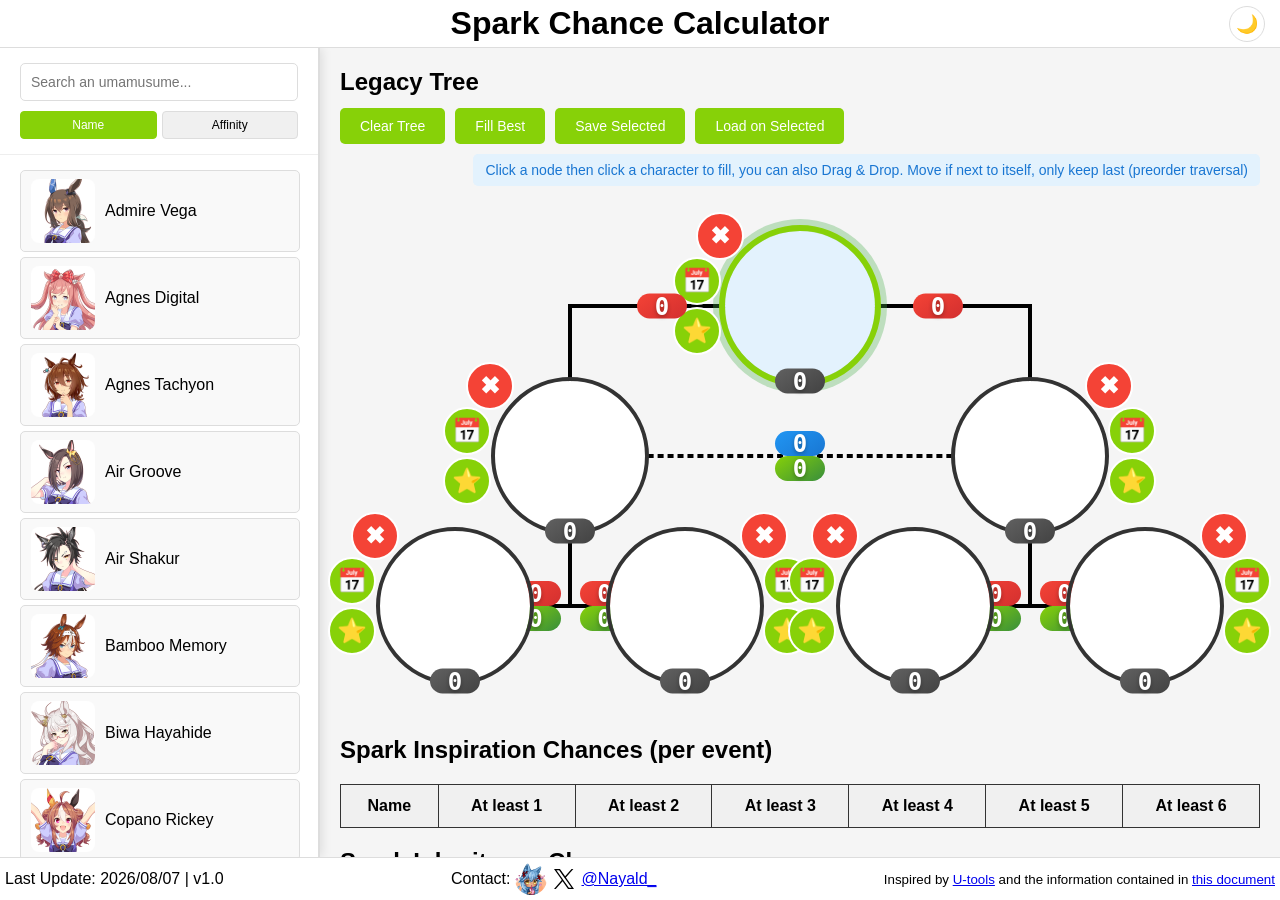
==== uma/scc/index.html @ ab727aeb "update yukino bijin" ====
<!doctypehtml><html lang=en><meta charset=UTF-8><meta content="width=device-width,initial-scale=1"name=viewport><title>Spark Chance Calculator</title><link href=index.min.css rel=stylesheet><script>("dark"===localStorage.getItem("scc_theme")||!localStorage.getItem("scc_theme")&&window.matchMedia("(prefers-color-scheme: dark)").matches)&&document.documentElement.classList.add("dark-mode")</script><header id=app-header><h1>Spark Chance Calculator</h1><button class=theme-toggle-button id=theme-toggle title="Toggle dark mode">🌙</button></header><main id=app-main><div class=sidebar><div class=sidebar-header><input id=search-box class=search-box placeholder="Search an umamusume..."><div class=sort-buttons><button class="sort-button active">Name</button> <button class=sort-button>Affinity</button></div></div><div class=sidebar-content><div class=uma-list id=uma-list></div></div></div><div class=main-content><div class=container><h2 style=margin-bottom:.5em>Legacy Tree</h2><div class=controls><button class=action-button id=clear-tree>Clear Tree</button> <button class=action-button id=fill-best>Fill Best</button> <button class=action-button id=save>Save Selected</button> <button class=action-button id=load>Load on Selected</button><div class=mode-info>Click a node then click a character to fill, you can also Drag & Drop. Move if next to itself, only keep last (preorder traversal)</div></div><div class=tree-container id=tree-container><div class="tree-line horizontal"style=left:25%;top:20%;width:50%></div><div class="tree-line horizontal dashed"style=left:25%;top:50%;width:50%></div><div class="tree-line vertical"style=left:25%;top:20%;height:30%></div><div class="tree-line vertical"style=left:25%;top:50%;height:30%></div><div class="tree-line horizontal"style=left:12%;top:80%;width:25%></div><div class="tree-line vertical"style=left:75%;top:20%;height:30%></div><div class="tree-line vertical"style=left:75%;top:50%;height:30%></div><div class="tree-line horizontal"style=left:62.5%;top:80%;width:25%></div><div class=tree-node-wrapper style=left:50%;top:20%><div class=clear-selector style=left:-5px;top:5px>✖</div><div class=race-selector style=left:-28px;top:50px>📅</div><div class=spark-selector style=left:-28px;top:100px>⭐</div><div class=tree-node id=trainee><img class=node-image> <span class=node-label></span></div><div class="digit-badge center internal"style=left:50%;bottom:0>0</div></div><div class="digit-badge center lineage"style=left:35%;top:20%>0</div><div class=tree-node-wrapper style=left:25%;top:50%><div class=clear-selector style=left:-5px;top:5px>✖</div><div class=race-selector style=left:-28px;top:50px>📅</div><div class=spark-selector style=left:-28px;top:100px>⭐</div><div class=tree-node id=legacy1><img class=node-image> <span class=node-label></span></div><div class="digit-badge center internal"style=left:50%;bottom:0>0</div></div><div class="digit-badge lineage above"style=left:21.25%;top:80%>0</div><div class="digit-badge below race"style=left:21.25%;top:80%>0</div><div class=tree-node-wrapper style=left:12.5%;top:80%><div class=clear-selector style=left:-5px;top:5px>✖</div><div class=race-selector style=left:-28px;top:50px>📅</div><div class=spark-selector style=left:-28px;top:100px>⭐</div><div class=tree-node id=legacy11><img class=node-image> <span class=node-label></span></div><div class="digit-badge center internal"style=left:50%;bottom:0>0</div></div><div class="digit-badge lineage above"style=left:28.75%;top:80%>0</div><div class="digit-badge below race"style=left:28.75%;top:80%>0</div><div class=tree-node-wrapper style=left:37.5%;top:80%><div class=clear-selector style=right:-52px;top:5px>✖</div><div class=race-selector style=right:-75px;top:50px>📅</div><div class=spark-selector style=right:-75px;top:100px>⭐</div><div class=tree-node id=legacy12><img class=node-image> <span class=node-label></span></div><div class="digit-badge center internal"style=left:50%;bottom:0>0</div></div><div class="digit-badge center lineage"style=left:65%;top:20%>0</div><div class="digit-badge above compatibility"style=left:50%;top:50%>0</div><div class="digit-badge below race"style=left:50%;top:50%>0</div><div class=tree-node-wrapper style=left:75%;top:50%><div class=clear-selector style=right:-52px;top:5px>✖</div><div class=race-selector style=right:-75px;top:50px>📅</div><div class=spark-selector style=right:-75px;top:100px>⭐</div><div class=tree-node id=legacy2><img class=node-image> <span class=node-label></span></div><div class="digit-badge center internal"style=left:50%;bottom:0>0</div></div><div class="digit-badge lineage above"style=left:71.25%;top:80%>0</div><div class="digit-badge below race"style=left:71.25%;top:80%>0</div><div class=tree-node-wrapper style=left:62.5%;top:80%><div class=clear-selector style=left:-5px;top:5px>✖</div><div class=race-selector style=left:-28px;top:50px>📅</div><div class=spark-selector style=left:-28px;top:100px>⭐</div><div class=tree-node id=legacy21><img class=node-image> <span class=node-label></span></div><div class="digit-badge center internal"style=left:50%;bottom:0>0</div></div><div class="digit-badge lineage above"style=left:78.75%;top:80%>0</div><div class="digit-badge below race"style=left:78.75%;top:80%>0</div><div class=tree-node-wrapper style=left:87.5%;top:80%><div class=clear-selector style=right:-52px;top:5px>✖</div><div class=race-selector style=right:-75px;top:50px>📅</div><div class=spark-selector style=right:-75px;top:100px>⭐</div><div class=tree-node id=legacy22><img class=node-image> <span class=node-label></span></div><div class="digit-badge center internal"style=left:50%;bottom:0>0</div></div></div><h2 style=margin-bottom:.5em>Spark Inspiration Chances (per event)</h2><table id=inspiration-table><thead><tr><th>Name<th>At least 1<th>At least 2<th>At least 3<th>At least 4<th>At least 5<th>At least 6<tbody></table><h2 style=margin-bottom:.5em>Spark Inheritance Chances</h2><span>Need to be 1st on G1 race or the corresponding skill must be learnt. If not listed, the base chances are 20, 25 and 40%</span><table id=inheritance-table><thead><tr><th>Name<th>Inheritance<th>Inheritance if ◎<th>Inheritance if Gold<tbody></table></div></div></main><div class=modal-overlay id=load-modal><div class=modal-content><div class=modal-header><h2>Stored Umas</h2><button class=modal-close id=close-load-modal>✖</button></div><label class=file-bar for=umaextractor_json id=umaextractor_label>📂 Click to import umaextractor JSON</label> <input id=umaextractor_json accept=application/json,.json hidden type=file><div class=sort-buttons><button class="sort-button active">Date</button> <button class=sort-button>Name</button> <button class=sort-button>Affinity</button></div><div id=filters></div><button class=action-button id=add_filter>Add filter</button> <button class=action-button id=apply_filter>Apply filter</button><p id=display_counter><div id=stored-umas></div></div></div><div class=modal-overlay id=race-modal><div class=modal-content><div class=modal-header><h2>Won Races</h2><button class=modal-close id=close-race-modal>✖</button></div><div class=modal-grid id=race-grid></div></div></div><div class=modal-overlay id=spark-modal><div class=modal-content><div class=modal-header><h2>Sparks</h2><button class=modal-close id=close-spark-modal>✖</button></div><div class=search-container><input id=searchInput class=search-input placeholder="🔍 Search to add white sparks. You can hit Enter to select first or move with Up and Down"autocomplete=off><div class=suggestions id=suggestions></div></div><div id=spark-grid><div class=spark style="border:5px solid #37b7f4"id=stat-spark><select><option value=0>Speed<option value=1>Stamina<option value=2>Power<option value=3>Guts<option value=4>Wit</select><div class=stars><button class="star filled">★</button><button class=star>★</button><button class=star>★</button></div></div><div class=spark style="border:5px solid #ff7cb5"id=aptitude-spark><select><option value=0>Turf<option value=1>Dirt<option value=2>Sprint<option value=3>Mile<option value=4>Medium<option value=5>Long<option value=6>Front Runner<option value=7>Pace Chaser<option value=8>Late surger<option value=9>End Closer</select><div class=stars><button class="star filled">★</button><button class=star>★</button><button class=star>★</button></div></div><div class=spark style="border:5px solid #94d331"id=skill-spark><select><option value=-1>None</select><div class=stars><button class="star filled">★</button><button class=star>★</button><button class=star>★</button></div></div></div></div></div><footer id=app-footer><span class=update>Last Update: 2026/08/07 | v1.0</span> <span class=contact><span>Contact:</span> <img src=Nayald.png style=width:32px;aspect-ratio:1;border-radius:50%> <a href=https://x.com/Nayald_ rel="noopener noreferrer"target=_blank><svg height=24 viewBox="0 0 24 24"width=24><path d="M13.903 10.469 21.348 2h-1.764l-6.465 7.353L7.955 2H2l7.808 11.12L2 22h1.764l6.827-7.765L16.046 22H22l-8.097-11.531Zm-2.417 2.748-.791-1.107L4.4 3.3h2.71l5.08 7.11.791 1.107 6.604 9.242h-2.71l-5.389-7.542Z"></path></svg> <span>@Nayald_</span> </a></span><small class=credits>Inspired by <a href=https://ウマ娘.攻略.tools/ rel="noopener noreferrer"target=_blank>U-tools</a> and the information contained in <a href="https://docs.google.com/document/d/1Q3IJKbtkplmuY-PAJMNjYiLtasv0eU0aIBEqp8_C3tg/edit?tab=t.0"rel="noopener noreferrer"target=_blank>this document</a></small></footer><script src=index.min.js></script>
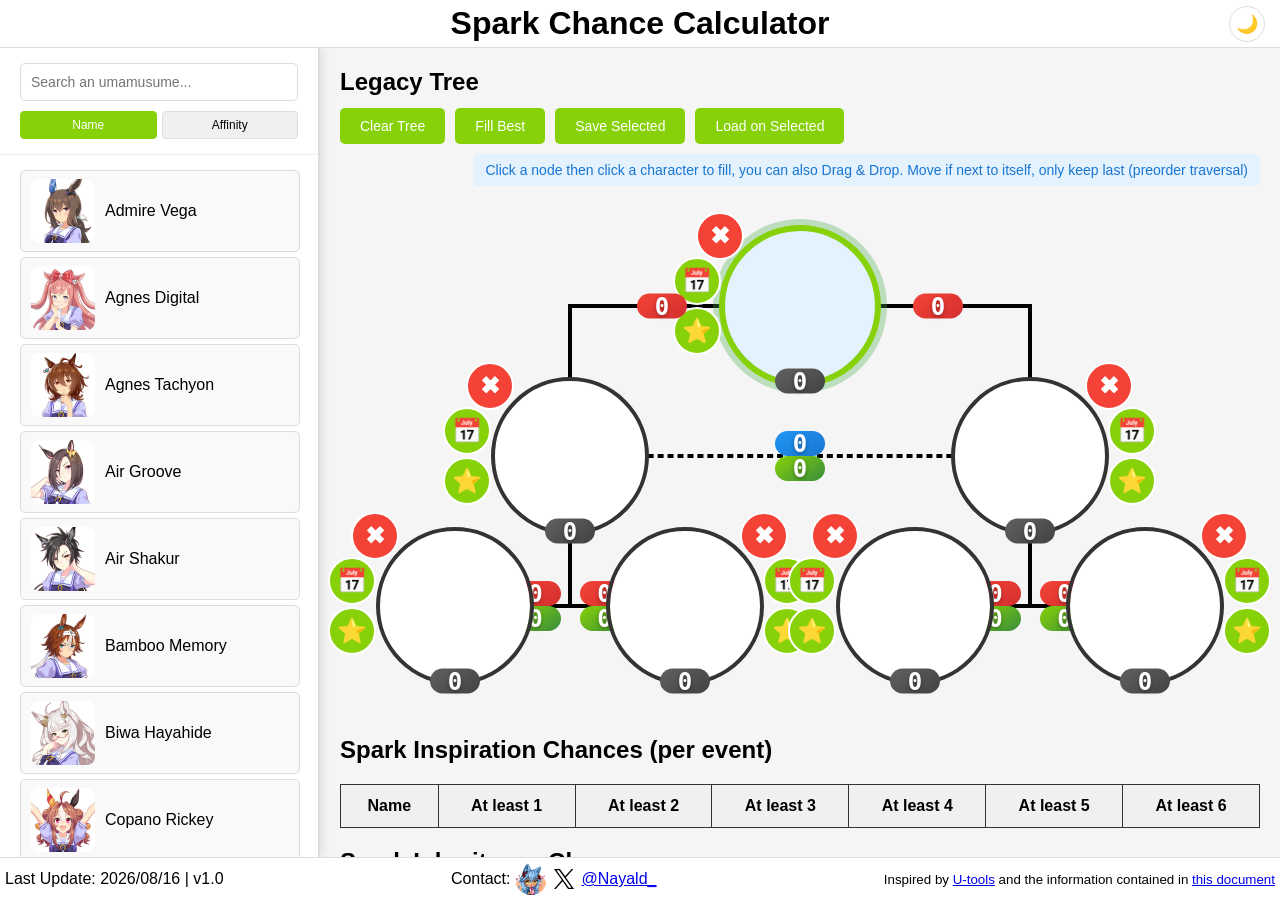
==== commit 6d017597: "update Seeking the Pearl" ====
--- a/uma/scc/index.html
+++ b/uma/scc/index.html
@@ -1 +1 @@
-<!doctypehtml><html lang=en><meta charset=UTF-8><meta content="width=device-width,initial-scale=1"name=viewport><title>Spark Chance Calculator</title><link href=index.min.css rel=stylesheet><script>("dark"===localStorage.getItem("scc_theme")||!localStorage.getItem("scc_theme")&&window.matchMedia("(prefers-color-scheme: dark)").matches)&&document.documentElement.classList.add("dark-mode")</script><header id=app-header><h1>Spark Chance Calculator</h1><button class=theme-toggle-button id=theme-toggle title="Toggle dark mode">🌙</button></header><main id=app-main><div class=sidebar><div class=sidebar-header><input id=search-box class=search-box placeholder="Search an umamusume..."><div class=sort-buttons><button class="sort-button active">Name</button> <button class=sort-button>Affinity</button></div></div><div class=sidebar-content><div class=uma-list id=uma-list></div></div></div><div class=main-content><div class=container><h2 style=margin-bottom:.5em>Legacy Tree</h2><div class=controls><button class=action-button id=clear-tree>Clear Tree</button> <button class=action-button id=fill-best>Fill Best</button> <button class=action-button id=save>Save Selected</button> <button class=action-button id=load>Load on Selected</button><div class=mode-info>Click a node then click a character to fill, you can also Drag & Drop. Move if next to itself, only keep last (preorder traversal)</div></div><div class=tree-container id=tree-container><div class="tree-line horizontal"style=left:25%;top:20%;width:50%></div><div class="tree-line horizontal dashed"style=left:25%;top:50%;width:50%></div><div class="tree-line vertical"style=left:25%;top:20%;height:30%></div><div class="tree-line vertical"style=left:25%;top:50%;height:30%></div><div class="tree-line horizontal"style=left:12%;top:80%;width:25%></div><div class="tree-line vertical"style=left:75%;top:20%;height:30%></div><div class="tree-line vertical"style=left:75%;top:50%;height:30%></div><div class="tree-line horizontal"style=left:62.5%;top:80%;width:25%></div><div class=tree-node-wrapper style=left:50%;top:20%><div class=clear-selector style=left:-5px;top:5px>✖</div><div class=race-selector style=left:-28px;top:50px>📅</div><div class=spark-selector style=left:-28px;top:100px>⭐</div><div class=tree-node id=trainee><img class=node-image> <span class=node-label></span></div><div class="digit-badge center internal"style=left:50%;bottom:0>0</div></div><div class="digit-badge center lineage"style=left:35%;top:20%>0</div><div class=tree-node-wrapper style=left:25%;top:50%><div class=clear-selector style=left:-5px;top:5px>✖</div><div class=race-selector style=left:-28px;top:50px>📅</div><div class=spark-selector style=left:-28px;top:100px>⭐</div><div class=tree-node id=legacy1><img class=node-image> <span class=node-label></span></div><div class="digit-badge center internal"style=left:50%;bottom:0>0</div></div><div class="digit-badge lineage above"style=left:21.25%;top:80%>0</div><div class="digit-badge below race"style=left:21.25%;top:80%>0</div><div class=tree-node-wrapper style=left:12.5%;top:80%><div class=clear-selector style=left:-5px;top:5px>✖</div><div class=race-selector style=left:-28px;top:50px>📅</div><div class=spark-selector style=left:-28px;top:100px>⭐</div><div class=tree-node id=legacy11><img class=node-image> <span class=node-label></span></div><div class="digit-badge center internal"style=left:50%;bottom:0>0</div></div><div class="digit-badge lineage above"style=left:28.75%;top:80%>0</div><div class="digit-badge below race"style=left:28.75%;top:80%>0</div><div class=tree-node-wrapper style=left:37.5%;top:80%><div class=clear-selector style=right:-52px;top:5px>✖</div><div class=race-selector style=right:-75px;top:50px>📅</div><div class=spark-selector style=right:-75px;top:100px>⭐</div><div class=tree-node id=legacy12><img class=node-image> <span class=node-label></span></div><div class="digit-badge center internal"style=left:50%;bottom:0>0</div></div><div class="digit-badge center lineage"style=left:65%;top:20%>0</div><div class="digit-badge above compatibility"style=left:50%;top:50%>0</div><div class="digit-badge below race"style=left:50%;top:50%>0</div><div class=tree-node-wrapper style=left:75%;top:50%><div class=clear-selector style=right:-52px;top:5px>✖</div><div class=race-selector style=right:-75px;top:50px>📅</div><div class=spark-selector style=right:-75px;top:100px>⭐</div><div class=tree-node id=legacy2><img class=node-image> <span class=node-label></span></div><div class="digit-badge center internal"style=left:50%;bottom:0>0</div></div><div class="digit-badge lineage above"style=left:71.25%;top:80%>0</div><div class="digit-badge below race"style=left:71.25%;top:80%>0</div><div class=tree-node-wrapper style=left:62.5%;top:80%><div class=clear-selector style=left:-5px;top:5px>✖</div><div class=race-selector style=left:-28px;top:50px>📅</div><div class=spark-selector style=left:-28px;top:100px>⭐</div><div class=tree-node id=legacy21><img class=node-image> <span class=node-label></span></div><div class="digit-badge center internal"style=left:50%;bottom:0>0</div></div><div class="digit-badge lineage above"style=left:78.75%;top:80%>0</div><div class="digit-badge below race"style=left:78.75%;top:80%>0</div><div class=tree-node-wrapper style=left:87.5%;top:80%><div class=clear-selector style=right:-52px;top:5px>✖</div><div class=race-selector style=right:-75px;top:50px>📅</div><div class=spark-selector style=right:-75px;top:100px>⭐</div><div class=tree-node id=legacy22><img class=node-image> <span class=node-label></span></div><div class="digit-badge center internal"style=left:50%;bottom:0>0</div></div></div><h2 style=margin-bottom:.5em>Spark Inspiration Chances (per event)</h2><table id=inspiration-table><thead><tr><th>Name<th>At least 1<th>At least 2<th>At least 3<th>At least 4<th>At least 5<th>At least 6<tbody></table><h2 style=margin-bottom:.5em>Spark Inheritance Chances</h2><span>Need to be 1st on G1 race or the corresponding skill must be learnt. If not listed, the base chances are 20, 25 and 40%</span><table id=inheritance-table><thead><tr><th>Name<th>Inheritance<th>Inheritance if ◎<th>Inheritance if Gold<tbody></table></div></div></main><div class=modal-overlay id=load-modal><div class=modal-content><div class=modal-header><h2>Stored Umas</h2><button class=modal-close id=close-load-modal>✖</button></div><label class=file-bar for=umaextractor_json id=umaextractor_label>📂 Click to import umaextractor JSON</label> <input id=umaextractor_json accept=application/json,.json hidden type=file><div class=sort-buttons><button class="sort-button active">Date</button> <button class=sort-button>Name</button> <button class=sort-button>Affinity</button></div><div id=filters></div><button class=action-button id=add_filter>Add filter</button> <button class=action-button id=apply_filter>Apply filter</button><p id=display_counter><div id=stored-umas></div></div></div><div class=modal-overlay id=race-modal><div class=modal-content><div class=modal-header><h2>Won Races</h2><button class=modal-close id=close-race-modal>✖</button></div><div class=modal-grid id=race-grid></div></div></div><div class=modal-overlay id=spark-modal><div class=modal-content><div class=modal-header><h2>Sparks</h2><button class=modal-close id=close-spark-modal>✖</button></div><div class=search-container><input id=searchInput class=search-input placeholder="🔍 Search to add white sparks. You can hit Enter to select first or move with Up and Down"autocomplete=off><div class=suggestions id=suggestions></div></div><div id=spark-grid><div class=spark style="border:5px solid #37b7f4"id=stat-spark><select><option value=0>Speed<option value=1>Stamina<option value=2>Power<option value=3>Guts<option value=4>Wit</select><div class=stars><button class="star filled">★</button><button class=star>★</button><button class=star>★</button></div></div><div class=spark style="border:5px solid #ff7cb5"id=aptitude-spark><select><option value=0>Turf<option value=1>Dirt<option value=2>Sprint<option value=3>Mile<option value=4>Medium<option value=5>Long<option value=6>Front Runner<option value=7>Pace Chaser<option value=8>Late surger<option value=9>End Closer</select><div class=stars><button class="star filled">★</button><button class=star>★</button><button class=star>★</button></div></div><div class=spark style="border:5px solid #94d331"id=skill-spark><select><option value=-1>None</select><div class=stars><button class="star filled">★</button><button class=star>★</button><button class=star>★</button></div></div></div></div></div><footer id=app-footer><span class=update>Last Update: 2026/08/07 | v1.0</span> <span class=contact><span>Contact:</span> <img src=Nayald.png style=width:32px;aspect-ratio:1;border-radius:50%> <a href=https://x.com/Nayald_ rel="noopener noreferrer"target=_blank><svg height=24 viewBox="0 0 24 24"width=24><path d="M13.903 10.469 21.348 2h-1.764l-6.465 7.353L7.955 2H2l7.808 11.12L2 22h1.764l6.827-7.765L16.046 22H22l-8.097-11.531Zm-2.417 2.748-.791-1.107L4.4 3.3h2.71l5.08 7.11.791 1.107 6.604 9.242h-2.71l-5.389-7.542Z"></path></svg> <span>@Nayald_</span> </a></span><small class=credits>Inspired by <a href=https://ウマ娘.攻略.tools/ rel="noopener noreferrer"target=_blank>U-tools</a> and the information contained in <a href="https://docs.google.com/document/d/1Q3IJKbtkplmuY-PAJMNjYiLtasv0eU0aIBEqp8_C3tg/edit?tab=t.0"rel="noopener noreferrer"target=_blank>this document</a></small></footer><script src=index.min.js></script>+<!doctypehtml><html lang=en><meta charset=UTF-8><meta content="width=device-width,initial-scale=1"name=viewport><title>Spark Chance Calculator</title><link href=index.min.css rel=stylesheet><script>("dark"===localStorage.getItem("scc_theme")||!localStorage.getItem("scc_theme")&&window.matchMedia("(prefers-color-scheme: dark)").matches)&&document.documentElement.classList.add("dark-mode")</script><header id=app-header><h1>Spark Chance Calculator</h1><button class=theme-toggle-button id=theme-toggle title="Toggle dark mode">🌙</button></header><main id=app-main><div class=sidebar><div class=sidebar-header><input id=search-box class=search-box placeholder="Search an umamusume..."><div class=sort-buttons><button class="sort-button active">Name</button> <button class=sort-button>Affinity</button></div></div><div class=sidebar-content><div class=uma-list id=uma-list></div></div></div><div class=main-content><div class=container><h2 style=margin-bottom:.5em>Legacy Tree</h2><div class=controls><button class=action-button id=clear-tree>Clear Tree</button> <button class=action-button id=fill-best>Fill Best</button> <button class=action-button id=save>Save Selected</button> <button class=action-button id=load>Load on Selected</button><div class=mode-info>Click a node then click a character to fill, you can also Drag & Drop. Move if next to itself, only keep last (preorder traversal)</div></div><div class=tree-container id=tree-container><div class="tree-line horizontal"style=left:25%;top:20%;width:50%></div><div class="tree-line horizontal dashed"style=left:25%;top:50%;width:50%></div><div class="tree-line vertical"style=left:25%;top:20%;height:30%></div><div class="tree-line vertical"style=left:25%;top:50%;height:30%></div><div class="tree-line horizontal"style=left:12%;top:80%;width:25%></div><div class="tree-line vertical"style=left:75%;top:20%;height:30%></div><div class="tree-line vertical"style=left:75%;top:50%;height:30%></div><div class="tree-line horizontal"style=left:62.5%;top:80%;width:25%></div><div class=tree-node-wrapper style=left:50%;top:20%><div class=clear-selector style=left:-5px;top:5px>✖</div><div class=race-selector style=left:-28px;top:50px>📅</div><div class=spark-selector style=left:-28px;top:100px>⭐</div><div class=tree-node id=trainee><img class=node-image> <span class=node-label></span></div><div class="digit-badge center internal"style=left:50%;bottom:0>0</div></div><div class="digit-badge center lineage"style=left:35%;top:20%>0</div><div class=tree-node-wrapper style=left:25%;top:50%><div class=clear-selector style=left:-5px;top:5px>✖</div><div class=race-selector style=left:-28px;top:50px>📅</div><div class=spark-selector style=left:-28px;top:100px>⭐</div><div class=tree-node id=legacy1><img class=node-image> <span class=node-label></span></div><div class="digit-badge center internal"style=left:50%;bottom:0>0</div></div><div class="digit-badge lineage above"style=left:21.25%;top:80%>0</div><div class="digit-badge below race"style=left:21.25%;top:80%>0</div><div class=tree-node-wrapper style=left:12.5%;top:80%><div class=clear-selector style=left:-5px;top:5px>✖</div><div class=race-selector style=left:-28px;top:50px>📅</div><div class=spark-selector style=left:-28px;top:100px>⭐</div><div class=tree-node id=legacy11><img class=node-image> <span class=node-label></span></div><div class="digit-badge center internal"style=left:50%;bottom:0>0</div></div><div class="digit-badge lineage above"style=left:28.75%;top:80%>0</div><div class="digit-badge below race"style=left:28.75%;top:80%>0</div><div class=tree-node-wrapper style=left:37.5%;top:80%><div class=clear-selector style=right:-52px;top:5px>✖</div><div class=race-selector style=right:-75px;top:50px>📅</div><div class=spark-selector style=right:-75px;top:100px>⭐</div><div class=tree-node id=legacy12><img class=node-image> <span class=node-label></span></div><div class="digit-badge center internal"style=left:50%;bottom:0>0</div></div><div class="digit-badge center lineage"style=left:65%;top:20%>0</div><div class="digit-badge above compatibility"style=left:50%;top:50%>0</div><div class="digit-badge below race"style=left:50%;top:50%>0</div><div class=tree-node-wrapper style=left:75%;top:50%><div class=clear-selector style=right:-52px;top:5px>✖</div><div class=race-selector style=right:-75px;top:50px>📅</div><div class=spark-selector style=right:-75px;top:100px>⭐</div><div class=tree-node id=legacy2><img class=node-image> <span class=node-label></span></div><div class="digit-badge center internal"style=left:50%;bottom:0>0</div></div><div class="digit-badge lineage above"style=left:71.25%;top:80%>0</div><div class="digit-badge below race"style=left:71.25%;top:80%>0</div><div class=tree-node-wrapper style=left:62.5%;top:80%><div class=clear-selector style=left:-5px;top:5px>✖</div><div class=race-selector style=left:-28px;top:50px>📅</div><div class=spark-selector style=left:-28px;top:100px>⭐</div><div class=tree-node id=legacy21><img class=node-image> <span class=node-label></span></div><div class="digit-badge center internal"style=left:50%;bottom:0>0</div></div><div class="digit-badge lineage above"style=left:78.75%;top:80%>0</div><div class="digit-badge below race"style=left:78.75%;top:80%>0</div><div class=tree-node-wrapper style=left:87.5%;top:80%><div class=clear-selector style=right:-52px;top:5px>✖</div><div class=race-selector style=right:-75px;top:50px>📅</div><div class=spark-selector style=right:-75px;top:100px>⭐</div><div class=tree-node id=legacy22><img class=node-image> <span class=node-label></span></div><div class="digit-badge center internal"style=left:50%;bottom:0>0</div></div></div><h2 style=margin-bottom:.5em>Spark Inspiration Chances (per event)</h2><table id=inspiration-table><thead><tr><th>Name<th>At least 1<th>At least 2<th>At least 3<th>At least 4<th>At least 5<th>At least 6<tbody></table><h2 style=margin-bottom:.5em>Spark Inheritance Chances</h2><span>Need to be 1st on G1 race or the corresponding skill must be learnt. If not listed, the base chances are 20, 25 and 40%</span><table id=inheritance-table><thead><tr><th>Name<th>Inheritance<th>Inheritance if ◎<th>Inheritance if Gold<tbody></table></div></div></main><div class=modal-overlay id=load-modal><div class=modal-content><div class=modal-header><h2>Stored Umas</h2><button class=modal-close id=close-load-modal>✖</button></div><label class=file-bar for=umaextractor_json id=umaextractor_label>📂 Click to import umaextractor JSON</label> <input id=umaextractor_json accept=application/json,.json hidden type=file><div class=sort-buttons><button class="sort-button active">Date</button> <button class=sort-button>Name</button> <button class=sort-button>Affinity</button></div><div id=filters></div><button class=action-button id=add_filter>Add filter</button> <button class=action-button id=apply_filter>Apply filter</button><p id=display_counter><div id=stored-umas></div></div></div><div class=modal-overlay id=race-modal><div class=modal-content><div class=modal-header><h2>Won Races</h2><button class=modal-close id=close-race-modal>✖</button></div><div class=modal-grid id=race-grid></div></div></div><div class=modal-overlay id=spark-modal><div class=modal-content><div class=modal-header><h2>Sparks</h2><button class=modal-close id=close-spark-modal>✖</button></div><div class=search-container><input id=searchInput class=search-input placeholder="🔍 Search to add white sparks. You can hit Enter to select first or move with Up and Down"autocomplete=off><div class=suggestions id=suggestions></div></div><div id=spark-grid><div class=spark style="border:5px solid #37b7f4"id=stat-spark><select><option value=0>Speed<option value=1>Stamina<option value=2>Power<option value=3>Guts<option value=4>Wit</select><div class=stars><button class="star filled">★</button><button class=star>★</button><button class=star>★</button></div></div><div class=spark style="border:5px solid #ff7cb5"id=aptitude-spark><select><option value=0>Turf<option value=1>Dirt<option value=2>Sprint<option value=3>Mile<option value=4>Medium<option value=5>Long<option value=6>Front Runner<option value=7>Pace Chaser<option value=8>Late surger<option value=9>End Closer</select><div class=stars><button class="star filled">★</button><button class=star>★</button><button class=star>★</button></div></div><div class=spark style="border:5px solid #94d331"id=skill-spark><select><option value=-1>None</select><div class=stars><button class="star filled">★</button><button class=star>★</button><button class=star>★</button></div></div></div></div></div><footer id=app-footer><span class=update>Last Update: 2026/08/16 | v1.0</span> <span class=contact><span>Contact:</span> <img src=Nayald.png style=width:32px;aspect-ratio:1;border-radius:50%> <a href=https://x.com/Nayald_ rel="noopener noreferrer"target=_blank><svg height=24 viewBox="0 0 24 24"width=24><path d="M13.903 10.469 21.348 2h-1.764l-6.465 7.353L7.955 2H2l7.808 11.12L2 22h1.764l6.827-7.765L16.046 22H22l-8.097-11.531Zm-2.417 2.748-.791-1.107L4.4 3.3h2.71l5.08 7.11.791 1.107 6.604 9.242h-2.71l-5.389-7.542Z"></path></svg> <span>@Nayald_</span> </a></span><small class=credits>Inspired by <a href=https://ウマ娘.攻略.tools/ rel="noopener noreferrer"target=_blank>U-tools</a> and the information contained in <a href="https://docs.google.com/document/d/1Q3IJKbtkplmuY-PAJMNjYiLtasv0eU0aIBEqp8_C3tg/edit?tab=t.0"rel="noopener noreferrer"target=_blank>this document</a></small></footer><script src=index.min.js></script>
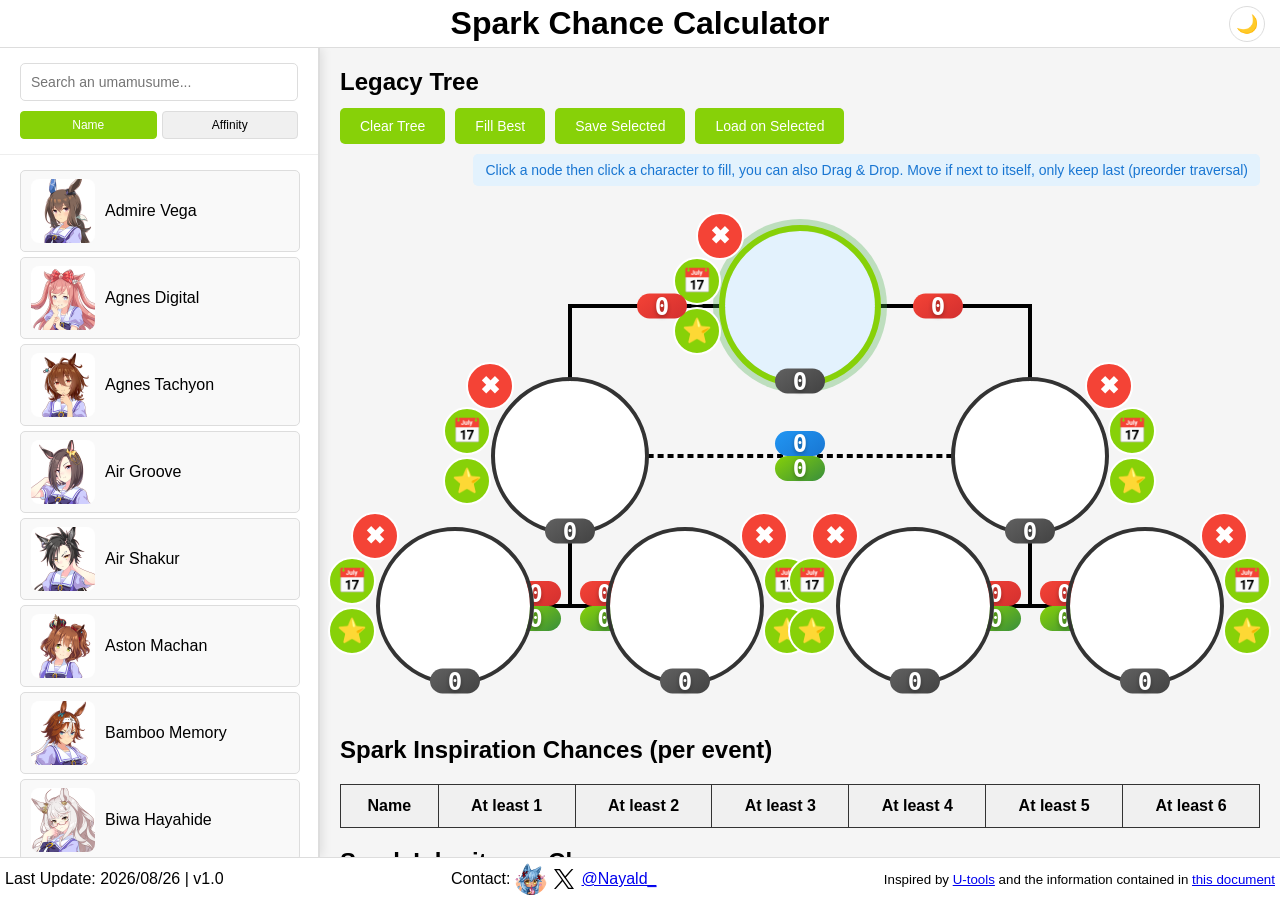
==== commit f3fe4f8e: "update aston machan" ====
--- a/uma/scc/index.html
+++ b/uma/scc/index.html
@@ -1 +1 @@
-<!doctypehtml><html lang=en><meta charset=UTF-8><meta content="width=device-width,initial-scale=1"name=viewport><title>Spark Chance Calculator</title><link href=index.min.css rel=stylesheet><script>("dark"===localStorage.getItem("scc_theme")||!localStorage.getItem("scc_theme")&&window.matchMedia("(prefers-color-scheme: dark)").matches)&&document.documentElement.classList.add("dark-mode")</script><header id=app-header><h1>Spark Chance Calculator</h1><button class=theme-toggle-button id=theme-toggle title="Toggle dark mode">🌙</button></header><main id=app-main><div class=sidebar><div class=sidebar-header><input id=search-box class=search-box placeholder="Search an umamusume..."><div class=sort-buttons><button class="sort-button active">Name</button> <button class=sort-button>Affinity</button></div></div><div class=sidebar-content><div class=uma-list id=uma-list></div></div></div><div class=main-content><div class=container><h2 style=margin-bottom:.5em>Legacy Tree</h2><div class=controls><button class=action-button id=clear-tree>Clear Tree</button> <button class=action-button id=fill-best>Fill Best</button> <button class=action-button id=save>Save Selected</button> <button class=action-button id=load>Load on Selected</button><div class=mode-info>Click a node then click a character to fill, you can also Drag & Drop. Move if next to itself, only keep last (preorder traversal)</div></div><div class=tree-container id=tree-container><div class="tree-line horizontal"style=left:25%;top:20%;width:50%></div><div class="tree-line horizontal dashed"style=left:25%;top:50%;width:50%></div><div class="tree-line vertical"style=left:25%;top:20%;height:30%></div><div class="tree-line vertical"style=left:25%;top:50%;height:30%></div><div class="tree-line horizontal"style=left:12%;top:80%;width:25%></div><div class="tree-line vertical"style=left:75%;top:20%;height:30%></div><div class="tree-line vertical"style=left:75%;top:50%;height:30%></div><div class="tree-line horizontal"style=left:62.5%;top:80%;width:25%></div><div class=tree-node-wrapper style=left:50%;top:20%><div class=clear-selector style=left:-5px;top:5px>✖</div><div class=race-selector style=left:-28px;top:50px>📅</div><div class=spark-selector style=left:-28px;top:100px>⭐</div><div class=tree-node id=trainee><img class=node-image> <span class=node-label></span></div><div class="digit-badge center internal"style=left:50%;bottom:0>0</div></div><div class="digit-badge center lineage"style=left:35%;top:20%>0</div><div class=tree-node-wrapper style=left:25%;top:50%><div class=clear-selector style=left:-5px;top:5px>✖</div><div class=race-selector style=left:-28px;top:50px>📅</div><div class=spark-selector style=left:-28px;top:100px>⭐</div><div class=tree-node id=legacy1><img class=node-image> <span class=node-label></span></div><div class="digit-badge center internal"style=left:50%;bottom:0>0</div></div><div class="digit-badge lineage above"style=left:21.25%;top:80%>0</div><div class="digit-badge below race"style=left:21.25%;top:80%>0</div><div class=tree-node-wrapper style=left:12.5%;top:80%><div class=clear-selector style=left:-5px;top:5px>✖</div><div class=race-selector style=left:-28px;top:50px>📅</div><div class=spark-selector style=left:-28px;top:100px>⭐</div><div class=tree-node id=legacy11><img class=node-image> <span class=node-label></span></div><div class="digit-badge center internal"style=left:50%;bottom:0>0</div></div><div class="digit-badge lineage above"style=left:28.75%;top:80%>0</div><div class="digit-badge below race"style=left:28.75%;top:80%>0</div><div class=tree-node-wrapper style=left:37.5%;top:80%><div class=clear-selector style=right:-52px;top:5px>✖</div><div class=race-selector style=right:-75px;top:50px>📅</div><div class=spark-selector style=right:-75px;top:100px>⭐</div><div class=tree-node id=legacy12><img class=node-image> <span class=node-label></span></div><div class="digit-badge center internal"style=left:50%;bottom:0>0</div></div><div class="digit-badge center lineage"style=left:65%;top:20%>0</div><div class="digit-badge above compatibility"style=left:50%;top:50%>0</div><div class="digit-badge below race"style=left:50%;top:50%>0</div><div class=tree-node-wrapper style=left:75%;top:50%><div class=clear-selector style=right:-52px;top:5px>✖</div><div class=race-selector style=right:-75px;top:50px>📅</div><div class=spark-selector style=right:-75px;top:100px>⭐</div><div class=tree-node id=legacy2><img class=node-image> <span class=node-label></span></div><div class="digit-badge center internal"style=left:50%;bottom:0>0</div></div><div class="digit-badge lineage above"style=left:71.25%;top:80%>0</div><div class="digit-badge below race"style=left:71.25%;top:80%>0</div><div class=tree-node-wrapper style=left:62.5%;top:80%><div class=clear-selector style=left:-5px;top:5px>✖</div><div class=race-selector style=left:-28px;top:50px>📅</div><div class=spark-selector style=left:-28px;top:100px>⭐</div><div class=tree-node id=legacy21><img class=node-image> <span class=node-label></span></div><div class="digit-badge center internal"style=left:50%;bottom:0>0</div></div><div class="digit-badge lineage above"style=left:78.75%;top:80%>0</div><div class="digit-badge below race"style=left:78.75%;top:80%>0</div><div class=tree-node-wrapper style=left:87.5%;top:80%><div class=clear-selector style=right:-52px;top:5px>✖</div><div class=race-selector style=right:-75px;top:50px>📅</div><div class=spark-selector style=right:-75px;top:100px>⭐</div><div class=tree-node id=legacy22><img class=node-image> <span class=node-label></span></div><div class="digit-badge center internal"style=left:50%;bottom:0>0</div></div></div><h2 style=margin-bottom:.5em>Spark Inspiration Chances (per event)</h2><table id=inspiration-table><thead><tr><th>Name<th>At least 1<th>At least 2<th>At least 3<th>At least 4<th>At least 5<th>At least 6<tbody></table><h2 style=margin-bottom:.5em>Spark Inheritance Chances</h2><span>Need to be 1st on G1 race or the corresponding skill must be learnt. If not listed, the base chances are 20, 25 and 40%</span><table id=inheritance-table><thead><tr><th>Name<th>Inheritance<th>Inheritance if ◎<th>Inheritance if Gold<tbody></table></div></div></main><div class=modal-overlay id=load-modal><div class=modal-content><div class=modal-header><h2>Stored Umas</h2><button class=modal-close id=close-load-modal>✖</button></div><label class=file-bar for=umaextractor_json id=umaextractor_label>📂 Click to import umaextractor JSON</label> <input id=umaextractor_json accept=application/json,.json hidden type=file><div class=sort-buttons><button class="sort-button active">Date</button> <button class=sort-button>Name</button> <button class=sort-button>Affinity</button></div><div id=filters></div><button class=action-button id=add_filter>Add filter</button> <button class=action-button id=apply_filter>Apply filter</button><p id=display_counter><div id=stored-umas></div></div></div><div class=modal-overlay id=race-modal><div class=modal-content><div class=modal-header><h2>Won Races</h2><button class=modal-close id=close-race-modal>✖</button></div><div class=modal-grid id=race-grid></div></div></div><div class=modal-overlay id=spark-modal><div class=modal-content><div class=modal-header><h2>Sparks</h2><button class=modal-close id=close-spark-modal>✖</button></div><div class=search-container><input id=searchInput class=search-input placeholder="🔍 Search to add white sparks. You can hit Enter to select first or move with Up and Down"autocomplete=off><div class=suggestions id=suggestions></div></div><div id=spark-grid><div class=spark style="border:5px solid #37b7f4"id=stat-spark><select><option value=0>Speed<option value=1>Stamina<option value=2>Power<option value=3>Guts<option value=4>Wit</select><div class=stars><button class="star filled">★</button><button class=star>★</button><button class=star>★</button></div></div><div class=spark style="border:5px solid #ff7cb5"id=aptitude-spark><select><option value=0>Turf<option value=1>Dirt<option value=2>Sprint<option value=3>Mile<option value=4>Medium<option value=5>Long<option value=6>Front Runner<option value=7>Pace Chaser<option value=8>Late surger<option value=9>End Closer</select><div class=stars><button class="star filled">★</button><button class=star>★</button><button class=star>★</button></div></div><div class=spark style="border:5px solid #94d331"id=skill-spark><select><option value=-1>None</select><div class=stars><button class="star filled">★</button><button class=star>★</button><button class=star>★</button></div></div></div></div></div><footer id=app-footer><span class=update>Last Update: 2026/08/16 | v1.0</span> <span class=contact><span>Contact:</span> <img src=Nayald.png style=width:32px;aspect-ratio:1;border-radius:50%> <a href=https://x.com/Nayald_ rel="noopener noreferrer"target=_blank><svg height=24 viewBox="0 0 24 24"width=24><path d="M13.903 10.469 21.348 2h-1.764l-6.465 7.353L7.955 2H2l7.808 11.12L2 22h1.764l6.827-7.765L16.046 22H22l-8.097-11.531Zm-2.417 2.748-.791-1.107L4.4 3.3h2.71l5.08 7.11.791 1.107 6.604 9.242h-2.71l-5.389-7.542Z"></path></svg> <span>@Nayald_</span> </a></span><small class=credits>Inspired by <a href=https://ウマ娘.攻略.tools/ rel="noopener noreferrer"target=_blank>U-tools</a> and the information contained in <a href="https://docs.google.com/document/d/1Q3IJKbtkplmuY-PAJMNjYiLtasv0eU0aIBEqp8_C3tg/edit?tab=t.0"rel="noopener noreferrer"target=_blank>this document</a></small></footer><script src=index.min.js></script>+<!doctypehtml><html lang=en><meta charset=UTF-8><meta content="width=device-width,initial-scale=1"name=viewport><title>Spark Chance Calculator</title><link href=index.min.css rel=stylesheet><script>("dark"===localStorage.getItem("scc_theme")||!localStorage.getItem("scc_theme")&&window.matchMedia("(prefers-color-scheme: dark)").matches)&&document.documentElement.classList.add("dark-mode")</script><header id=app-header><h1>Spark Chance Calculator</h1><button class=theme-toggle-button id=theme-toggle title="Toggle dark mode">🌙</button></header><main id=app-main><div class=sidebar><div class=sidebar-header><input id=search-box class=search-box placeholder="Search an umamusume..."><div class=sort-buttons><button class="sort-button active">Name</button> <button class=sort-button>Affinity</button></div></div><div class=sidebar-content><div class=uma-list id=uma-list></div></div></div><div class=main-content><div class=container><h2 style=margin-bottom:.5em>Legacy Tree</h2><div class=controls><button class=action-button id=clear-tree>Clear Tree</button> <button class=action-button id=fill-best>Fill Best</button> <button class=action-button id=save>Save Selected</button> <button class=action-button id=load>Load on Selected</button><div class=mode-info>Click a node then click a character to fill, you can also Drag & Drop. Move if next to itself, only keep last (preorder traversal)</div></div><div class=tree-container id=tree-container><div class="tree-line horizontal"style=left:25%;top:20%;width:50%></div><div class="tree-line horizontal dashed"style=left:25%;top:50%;width:50%></div><div class="tree-line vertical"style=left:25%;top:20%;height:30%></div><div class="tree-line vertical"style=left:25%;top:50%;height:30%></div><div class="tree-line horizontal"style=left:12%;top:80%;width:25%></div><div class="tree-line vertical"style=left:75%;top:20%;height:30%></div><div class="tree-line vertical"style=left:75%;top:50%;height:30%></div><div class="tree-line horizontal"style=left:62.5%;top:80%;width:25%></div><div class=tree-node-wrapper style=left:50%;top:20%><div class=clear-selector style=left:-5px;top:5px>✖</div><div class=race-selector style=left:-28px;top:50px>📅</div><div class=spark-selector style=left:-28px;top:100px>⭐</div><div class=tree-node id=trainee><img class=node-image> <span class=node-label></span></div><div class="digit-badge center internal"style=left:50%;bottom:0>0</div></div><div class="digit-badge center lineage"style=left:35%;top:20%>0</div><div class=tree-node-wrapper style=left:25%;top:50%><div class=clear-selector style=left:-5px;top:5px>✖</div><div class=race-selector style=left:-28px;top:50px>📅</div><div class=spark-selector style=left:-28px;top:100px>⭐</div><div class=tree-node id=legacy1><img class=node-image> <span class=node-label></span></div><div class="digit-badge center internal"style=left:50%;bottom:0>0</div></div><div class="digit-badge lineage above"style=left:21.25%;top:80%>0</div><div class="digit-badge below race"style=left:21.25%;top:80%>0</div><div class=tree-node-wrapper style=left:12.5%;top:80%><div class=clear-selector style=left:-5px;top:5px>✖</div><div class=race-selector style=left:-28px;top:50px>📅</div><div class=spark-selector style=left:-28px;top:100px>⭐</div><div class=tree-node id=legacy11><img class=node-image> <span class=node-label></span></div><div class="digit-badge center internal"style=left:50%;bottom:0>0</div></div><div class="digit-badge lineage above"style=left:28.75%;top:80%>0</div><div class="digit-badge below race"style=left:28.75%;top:80%>0</div><div class=tree-node-wrapper style=left:37.5%;top:80%><div class=clear-selector style=right:-52px;top:5px>✖</div><div class=race-selector style=right:-75px;top:50px>📅</div><div class=spark-selector style=right:-75px;top:100px>⭐</div><div class=tree-node id=legacy12><img class=node-image> <span class=node-label></span></div><div class="digit-badge center internal"style=left:50%;bottom:0>0</div></div><div class="digit-badge center lineage"style=left:65%;top:20%>0</div><div class="digit-badge above compatibility"style=left:50%;top:50%>0</div><div class="digit-badge below race"style=left:50%;top:50%>0</div><div class=tree-node-wrapper style=left:75%;top:50%><div class=clear-selector style=right:-52px;top:5px>✖</div><div class=race-selector style=right:-75px;top:50px>📅</div><div class=spark-selector style=right:-75px;top:100px>⭐</div><div class=tree-node id=legacy2><img class=node-image> <span class=node-label></span></div><div class="digit-badge center internal"style=left:50%;bottom:0>0</div></div><div class="digit-badge lineage above"style=left:71.25%;top:80%>0</div><div class="digit-badge below race"style=left:71.25%;top:80%>0</div><div class=tree-node-wrapper style=left:62.5%;top:80%><div class=clear-selector style=left:-5px;top:5px>✖</div><div class=race-selector style=left:-28px;top:50px>📅</div><div class=spark-selector style=left:-28px;top:100px>⭐</div><div class=tree-node id=legacy21><img class=node-image> <span class=node-label></span></div><div class="digit-badge center internal"style=left:50%;bottom:0>0</div></div><div class="digit-badge lineage above"style=left:78.75%;top:80%>0</div><div class="digit-badge below race"style=left:78.75%;top:80%>0</div><div class=tree-node-wrapper style=left:87.5%;top:80%><div class=clear-selector style=right:-52px;top:5px>✖</div><div class=race-selector style=right:-75px;top:50px>📅</div><div class=spark-selector style=right:-75px;top:100px>⭐</div><div class=tree-node id=legacy22><img class=node-image> <span class=node-label></span></div><div class="digit-badge center internal"style=left:50%;bottom:0>0</div></div></div><h2 style=margin-bottom:.5em>Spark Inspiration Chances (per event)</h2><table id=inspiration-table><thead><tr><th>Name<th>At least 1<th>At least 2<th>At least 3<th>At least 4<th>At least 5<th>At least 6<tbody></table><h2 style=margin-bottom:.5em>Spark Inheritance Chances</h2><span>Need to be 1st on G1 race or the corresponding skill must be learnt. If not listed, the base chances are 20, 25 and 40%</span><table id=inheritance-table><thead><tr><th>Name<th>Inheritance<th>Inheritance if ◎<th>Inheritance if Gold<tbody></table></div></div></main><div class=modal-overlay id=load-modal><div class=modal-content><div class=modal-header><h2>Stored Umas</h2><button class=modal-close id=close-load-modal>✖</button></div><label class=file-bar for=umaextractor_json id=umaextractor_label>📂 Click to import umaextractor JSON</label> <input id=umaextractor_json accept=application/json,.json hidden type=file><div class=sort-buttons><button class="sort-button active">Date</button> <button class=sort-button>Name</button> <button class=sort-button>Affinity</button></div><div id=filters></div><button class=action-button id=add_filter>Add filter</button> <button class=action-button id=apply_filter>Apply filter</button><p id=display_counter><div id=stored-umas></div></div></div><div class=modal-overlay id=race-modal><div class=modal-content><div class=modal-header><h2>Won Races</h2><button class=modal-close id=close-race-modal>✖</button></div><div class=modal-grid id=race-grid></div></div></div><div class=modal-overlay id=spark-modal><div class=modal-content><div class=modal-header><h2>Sparks</h2><button class=modal-close id=close-spark-modal>✖</button></div><div class=search-container><input id=searchInput class=search-input placeholder="🔍 Search to add white sparks. You can hit Enter to select first or move with Up and Down"autocomplete=off><div class=suggestions id=suggestions></div></div><div id=spark-grid><div class=spark style="border:5px solid #37b7f4"id=stat-spark><select><option value=0>Speed<option value=1>Stamina<option value=2>Power<option value=3>Guts<option value=4>Wit</select><div class=stars><button class="star filled">★</button><button class=star>★</button><button class=star>★</button></div></div><div class=spark style="border:5px solid #ff7cb5"id=aptitude-spark><select><option value=0>Turf<option value=1>Dirt<option value=2>Sprint<option value=3>Mile<option value=4>Medium<option value=5>Long<option value=6>Front Runner<option value=7>Pace Chaser<option value=8>Late surger<option value=9>End Closer</select><div class=stars><button class="star filled">★</button><button class=star>★</button><button class=star>★</button></div></div><div class=spark style="border:5px solid #94d331"id=skill-spark><select><option value=-1>None</select><div class=stars><button class="star filled">★</button><button class=star>★</button><button class=star>★</button></div></div></div></div></div><footer id=app-footer><span class=update>Last Update: 2026/08/26 | v1.0</span> <span class=contact><span>Contact:</span> <img src=Nayald.png style=width:32px;aspect-ratio:1;border-radius:50%> <a href=https://x.com/Nayald_ rel="noopener noreferrer"target=_blank><svg height=24 viewBox="0 0 24 24"width=24><path d="M13.903 10.469 21.348 2h-1.764l-6.465 7.353L7.955 2H2l7.808 11.12L2 22h1.764l6.827-7.765L16.046 22H22l-8.097-11.531Zm-2.417 2.748-.791-1.107L4.4 3.3h2.71l5.08 7.11.791 1.107 6.604 9.242h-2.71l-5.389-7.542Z"></path></svg> <span>@Nayald_</span> </a></span><small class=credits>Inspired by <a href=https://ウマ娘.攻略.tools/ rel="noopener noreferrer"target=_blank>U-tools</a> and the information contained in <a href="https://docs.google.com/document/d/1Q3IJKbtkplmuY-PAJMNjYiLtasv0eU0aIBEqp8_C3tg/edit?tab=t.0"rel="noopener noreferrer"target=_blank>this document</a></small></footer><script src=index.min.js></script>
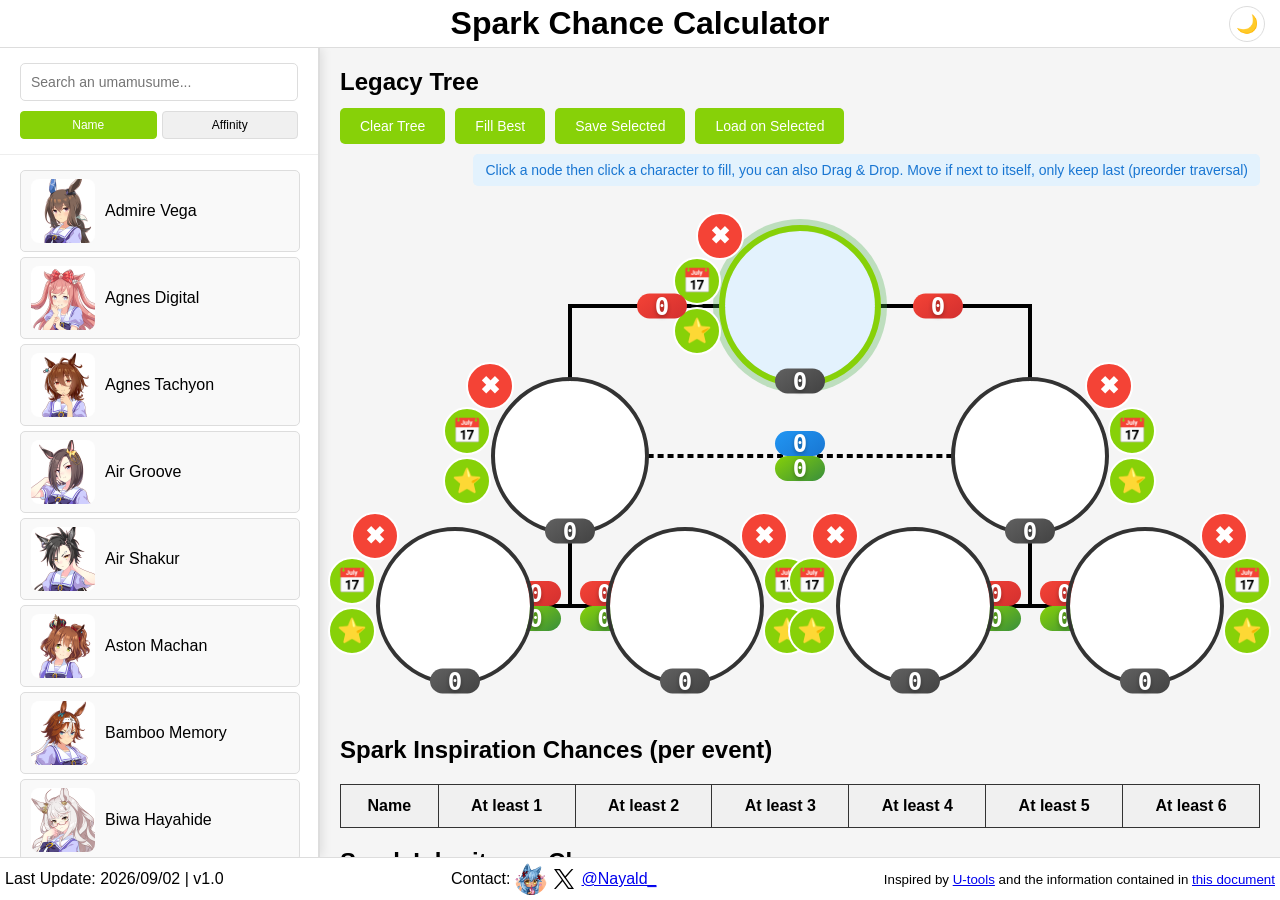
==== commit dea98662: "update yamanin zephyr" ====
--- a/uma/scc/index.html
+++ b/uma/scc/index.html
@@ -1 +1 @@
-<!doctypehtml><html lang=en><meta charset=UTF-8><meta content="width=device-width,initial-scale=1"name=viewport><title>Spark Chance Calculator</title><link href=index.min.css rel=stylesheet><script>("dark"===localStorage.getItem("scc_theme")||!localStorage.getItem("scc_theme")&&window.matchMedia("(prefers-color-scheme: dark)").matches)&&document.documentElement.classList.add("dark-mode")</script><header id=app-header><h1>Spark Chance Calculator</h1><button class=theme-toggle-button id=theme-toggle title="Toggle dark mode">🌙</button></header><main id=app-main><div class=sidebar><div class=sidebar-header><input id=search-box class=search-box placeholder="Search an umamusume..."><div class=sort-buttons><button class="sort-button active">Name</button> <button class=sort-button>Affinity</button></div></div><div class=sidebar-content><div class=uma-list id=uma-list></div></div></div><div class=main-content><div class=container><h2 style=margin-bottom:.5em>Legacy Tree</h2><div class=controls><button class=action-button id=clear-tree>Clear Tree</button> <button class=action-button id=fill-best>Fill Best</button> <button class=action-button id=save>Save Selected</button> <button class=action-button id=load>Load on Selected</button><div class=mode-info>Click a node then click a character to fill, you can also Drag & Drop. Move if next to itself, only keep last (preorder traversal)</div></div><div class=tree-container id=tree-container><div class="tree-line horizontal"style=left:25%;top:20%;width:50%></div><div class="tree-line horizontal dashed"style=left:25%;top:50%;width:50%></div><div class="tree-line vertical"style=left:25%;top:20%;height:30%></div><div class="tree-line vertical"style=left:25%;top:50%;height:30%></div><div class="tree-line horizontal"style=left:12%;top:80%;width:25%></div><div class="tree-line vertical"style=left:75%;top:20%;height:30%></div><div class="tree-line vertical"style=left:75%;top:50%;height:30%></div><div class="tree-line horizontal"style=left:62.5%;top:80%;width:25%></div><div class=tree-node-wrapper style=left:50%;top:20%><div class=clear-selector style=left:-5px;top:5px>✖</div><div class=race-selector style=left:-28px;top:50px>📅</div><div class=spark-selector style=left:-28px;top:100px>⭐</div><div class=tree-node id=trainee><img class=node-image> <span class=node-label></span></div><div class="digit-badge center internal"style=left:50%;bottom:0>0</div></div><div class="digit-badge center lineage"style=left:35%;top:20%>0</div><div class=tree-node-wrapper style=left:25%;top:50%><div class=clear-selector style=left:-5px;top:5px>✖</div><div class=race-selector style=left:-28px;top:50px>📅</div><div class=spark-selector style=left:-28px;top:100px>⭐</div><div class=tree-node id=legacy1><img class=node-image> <span class=node-label></span></div><div class="digit-badge center internal"style=left:50%;bottom:0>0</div></div><div class="digit-badge lineage above"style=left:21.25%;top:80%>0</div><div class="digit-badge below race"style=left:21.25%;top:80%>0</div><div class=tree-node-wrapper style=left:12.5%;top:80%><div class=clear-selector style=left:-5px;top:5px>✖</div><div class=race-selector style=left:-28px;top:50px>📅</div><div class=spark-selector style=left:-28px;top:100px>⭐</div><div class=tree-node id=legacy11><img class=node-image> <span class=node-label></span></div><div class="digit-badge center internal"style=left:50%;bottom:0>0</div></div><div class="digit-badge lineage above"style=left:28.75%;top:80%>0</div><div class="digit-badge below race"style=left:28.75%;top:80%>0</div><div class=tree-node-wrapper style=left:37.5%;top:80%><div class=clear-selector style=right:-52px;top:5px>✖</div><div class=race-selector style=right:-75px;top:50px>📅</div><div class=spark-selector style=right:-75px;top:100px>⭐</div><div class=tree-node id=legacy12><img class=node-image> <span class=node-label></span></div><div class="digit-badge center internal"style=left:50%;bottom:0>0</div></div><div class="digit-badge center lineage"style=left:65%;top:20%>0</div><div class="digit-badge above compatibility"style=left:50%;top:50%>0</div><div class="digit-badge below race"style=left:50%;top:50%>0</div><div class=tree-node-wrapper style=left:75%;top:50%><div class=clear-selector style=right:-52px;top:5px>✖</div><div class=race-selector style=right:-75px;top:50px>📅</div><div class=spark-selector style=right:-75px;top:100px>⭐</div><div class=tree-node id=legacy2><img class=node-image> <span class=node-label></span></div><div class="digit-badge center internal"style=left:50%;bottom:0>0</div></div><div class="digit-badge lineage above"style=left:71.25%;top:80%>0</div><div class="digit-badge below race"style=left:71.25%;top:80%>0</div><div class=tree-node-wrapper style=left:62.5%;top:80%><div class=clear-selector style=left:-5px;top:5px>✖</div><div class=race-selector style=left:-28px;top:50px>📅</div><div class=spark-selector style=left:-28px;top:100px>⭐</div><div class=tree-node id=legacy21><img class=node-image> <span class=node-label></span></div><div class="digit-badge center internal"style=left:50%;bottom:0>0</div></div><div class="digit-badge lineage above"style=left:78.75%;top:80%>0</div><div class="digit-badge below race"style=left:78.75%;top:80%>0</div><div class=tree-node-wrapper style=left:87.5%;top:80%><div class=clear-selector style=right:-52px;top:5px>✖</div><div class=race-selector style=right:-75px;top:50px>📅</div><div class=spark-selector style=right:-75px;top:100px>⭐</div><div class=tree-node id=legacy22><img class=node-image> <span class=node-label></span></div><div class="digit-badge center internal"style=left:50%;bottom:0>0</div></div></div><h2 style=margin-bottom:.5em>Spark Inspiration Chances (per event)</h2><table id=inspiration-table><thead><tr><th>Name<th>At least 1<th>At least 2<th>At least 3<th>At least 4<th>At least 5<th>At least 6<tbody></table><h2 style=margin-bottom:.5em>Spark Inheritance Chances</h2><span>Need to be 1st on G1 race or the corresponding skill must be learnt. If not listed, the base chances are 20, 25 and 40%</span><table id=inheritance-table><thead><tr><th>Name<th>Inheritance<th>Inheritance if ◎<th>Inheritance if Gold<tbody></table></div></div></main><div class=modal-overlay id=load-modal><div class=modal-content><div class=modal-header><h2>Stored Umas</h2><button class=modal-close id=close-load-modal>✖</button></div><label class=file-bar for=umaextractor_json id=umaextractor_label>📂 Click to import umaextractor JSON</label> <input id=umaextractor_json accept=application/json,.json hidden type=file><div class=sort-buttons><button class="sort-button active">Date</button> <button class=sort-button>Name</button> <button class=sort-button>Affinity</button></div><div id=filters></div><button class=action-button id=add_filter>Add filter</button> <button class=action-button id=apply_filter>Apply filter</button><p id=display_counter><div id=stored-umas></div></div></div><div class=modal-overlay id=race-modal><div class=modal-content><div class=modal-header><h2>Won Races</h2><button class=modal-close id=close-race-modal>✖</button></div><div class=modal-grid id=race-grid></div></div></div><div class=modal-overlay id=spark-modal><div class=modal-content><div class=modal-header><h2>Sparks</h2><button class=modal-close id=close-spark-modal>✖</button></div><div class=search-container><input id=searchInput class=search-input placeholder="🔍 Search to add white sparks. You can hit Enter to select first or move with Up and Down"autocomplete=off><div class=suggestions id=suggestions></div></div><div id=spark-grid><div class=spark style="border:5px solid #37b7f4"id=stat-spark><select><option value=0>Speed<option value=1>Stamina<option value=2>Power<option value=3>Guts<option value=4>Wit</select><div class=stars><button class="star filled">★</button><button class=star>★</button><button class=star>★</button></div></div><div class=spark style="border:5px solid #ff7cb5"id=aptitude-spark><select><option value=0>Turf<option value=1>Dirt<option value=2>Sprint<option value=3>Mile<option value=4>Medium<option value=5>Long<option value=6>Front Runner<option value=7>Pace Chaser<option value=8>Late surger<option value=9>End Closer</select><div class=stars><button class="star filled">★</button><button class=star>★</button><button class=star>★</button></div></div><div class=spark style="border:5px solid #94d331"id=skill-spark><select><option value=-1>None</select><div class=stars><button class="star filled">★</button><button class=star>★</button><button class=star>★</button></div></div></div></div></div><footer id=app-footer><span class=update>Last Update: 2026/08/26 | v1.0</span> <span class=contact><span>Contact:</span> <img src=Nayald.png style=width:32px;aspect-ratio:1;border-radius:50%> <a href=https://x.com/Nayald_ rel="noopener noreferrer"target=_blank><svg height=24 viewBox="0 0 24 24"width=24><path d="M13.903 10.469 21.348 2h-1.764l-6.465 7.353L7.955 2H2l7.808 11.12L2 22h1.764l6.827-7.765L16.046 22H22l-8.097-11.531Zm-2.417 2.748-.791-1.107L4.4 3.3h2.71l5.08 7.11.791 1.107 6.604 9.242h-2.71l-5.389-7.542Z"></path></svg> <span>@Nayald_</span> </a></span><small class=credits>Inspired by <a href=https://ウマ娘.攻略.tools/ rel="noopener noreferrer"target=_blank>U-tools</a> and the information contained in <a href="https://docs.google.com/document/d/1Q3IJKbtkplmuY-PAJMNjYiLtasv0eU0aIBEqp8_C3tg/edit?tab=t.0"rel="noopener noreferrer"target=_blank>this document</a></small></footer><script src=index.min.js></script>+<!doctypehtml><html lang=en><meta charset=UTF-8><meta content="width=device-width,initial-scale=1"name=viewport><title>Spark Chance Calculator</title><link href=index.min.css rel=stylesheet><script>("dark"===localStorage.getItem("scc_theme")||!localStorage.getItem("scc_theme")&&window.matchMedia("(prefers-color-scheme: dark)").matches)&&document.documentElement.classList.add("dark-mode")</script><header id=app-header><h1>Spark Chance Calculator</h1><button class=theme-toggle-button id=theme-toggle title="Toggle dark mode">🌙</button></header><main id=app-main><div class=sidebar><div class=sidebar-header><input id=search-box class=search-box placeholder="Search an umamusume..."><div class=sort-buttons><button class="sort-button active">Name</button> <button class=sort-button>Affinity</button></div></div><div class=sidebar-content><div class=uma-list id=uma-list></div></div></div><div class=main-content><div class=container><h2 style=margin-bottom:.5em>Legacy Tree</h2><div class=controls><button class=action-button id=clear-tree>Clear Tree</button> <button class=action-button id=fill-best>Fill Best</button> <button class=action-button id=save>Save Selected</button> <button class=action-button id=load>Load on Selected</button><div class=mode-info>Click a node then click a character to fill, you can also Drag & Drop. Move if next to itself, only keep last (preorder traversal)</div></div><div class=tree-container id=tree-container><div class="tree-line horizontal"style=left:25%;top:20%;width:50%></div><div class="tree-line horizontal dashed"style=left:25%;top:50%;width:50%></div><div class="tree-line vertical"style=left:25%;top:20%;height:30%></div><div class="tree-line vertical"style=left:25%;top:50%;height:30%></div><div class="tree-line horizontal"style=left:12%;top:80%;width:25%></div><div class="tree-line vertical"style=left:75%;top:20%;height:30%></div><div class="tree-line vertical"style=left:75%;top:50%;height:30%></div><div class="tree-line horizontal"style=left:62.5%;top:80%;width:25%></div><div class=tree-node-wrapper style=left:50%;top:20%><div class=clear-selector style=left:-5px;top:5px>✖</div><div class=race-selector style=left:-28px;top:50px>📅</div><div class=spark-selector style=left:-28px;top:100px>⭐</div><div class=tree-node id=trainee><img class=node-image> <span class=node-label></span></div><div class="digit-badge center internal"style=left:50%;bottom:0>0</div></div><div class="digit-badge center lineage"style=left:35%;top:20%>0</div><div class=tree-node-wrapper style=left:25%;top:50%><div class=clear-selector style=left:-5px;top:5px>✖</div><div class=race-selector style=left:-28px;top:50px>📅</div><div class=spark-selector style=left:-28px;top:100px>⭐</div><div class=tree-node id=legacy1><img class=node-image> <span class=node-label></span></div><div class="digit-badge center internal"style=left:50%;bottom:0>0</div></div><div class="digit-badge lineage above"style=left:21.25%;top:80%>0</div><div class="digit-badge below race"style=left:21.25%;top:80%>0</div><div class=tree-node-wrapper style=left:12.5%;top:80%><div class=clear-selector style=left:-5px;top:5px>✖</div><div class=race-selector style=left:-28px;top:50px>📅</div><div class=spark-selector style=left:-28px;top:100px>⭐</div><div class=tree-node id=legacy11><img class=node-image> <span class=node-label></span></div><div class="digit-badge center internal"style=left:50%;bottom:0>0</div></div><div class="digit-badge lineage above"style=left:28.75%;top:80%>0</div><div class="digit-badge below race"style=left:28.75%;top:80%>0</div><div class=tree-node-wrapper style=left:37.5%;top:80%><div class=clear-selector style=right:-52px;top:5px>✖</div><div class=race-selector style=right:-75px;top:50px>📅</div><div class=spark-selector style=right:-75px;top:100px>⭐</div><div class=tree-node id=legacy12><img class=node-image> <span class=node-label></span></div><div class="digit-badge center internal"style=left:50%;bottom:0>0</div></div><div class="digit-badge center lineage"style=left:65%;top:20%>0</div><div class="digit-badge above compatibility"style=left:50%;top:50%>0</div><div class="digit-badge below race"style=left:50%;top:50%>0</div><div class=tree-node-wrapper style=left:75%;top:50%><div class=clear-selector style=right:-52px;top:5px>✖</div><div class=race-selector style=right:-75px;top:50px>📅</div><div class=spark-selector style=right:-75px;top:100px>⭐</div><div class=tree-node id=legacy2><img class=node-image> <span class=node-label></span></div><div class="digit-badge center internal"style=left:50%;bottom:0>0</div></div><div class="digit-badge lineage above"style=left:71.25%;top:80%>0</div><div class="digit-badge below race"style=left:71.25%;top:80%>0</div><div class=tree-node-wrapper style=left:62.5%;top:80%><div class=clear-selector style=left:-5px;top:5px>✖</div><div class=race-selector style=left:-28px;top:50px>📅</div><div class=spark-selector style=left:-28px;top:100px>⭐</div><div class=tree-node id=legacy21><img class=node-image> <span class=node-label></span></div><div class="digit-badge center internal"style=left:50%;bottom:0>0</div></div><div class="digit-badge lineage above"style=left:78.75%;top:80%>0</div><div class="digit-badge below race"style=left:78.75%;top:80%>0</div><div class=tree-node-wrapper style=left:87.5%;top:80%><div class=clear-selector style=right:-52px;top:5px>✖</div><div class=race-selector style=right:-75px;top:50px>📅</div><div class=spark-selector style=right:-75px;top:100px>⭐</div><div class=tree-node id=legacy22><img class=node-image> <span class=node-label></span></div><div class="digit-badge center internal"style=left:50%;bottom:0>0</div></div></div><h2 style=margin-bottom:.5em>Spark Inspiration Chances (per event)</h2><table id=inspiration-table><thead><tr><th>Name<th>At least 1<th>At least 2<th>At least 3<th>At least 4<th>At least 5<th>At least 6<tbody></table><h2 style=margin-bottom:.5em>Spark Inheritance Chances</h2><span>Need to be 1st on G1 race or the corresponding skill must be learnt. If not listed, the base chances are 20, 25 and 40%</span><table id=inheritance-table><thead><tr><th>Name<th>Inheritance<th>Inheritance if ◎<th>Inheritance if Gold<tbody></table></div></div></main><div class=modal-overlay id=load-modal><div class=modal-content><div class=modal-header><h2>Stored Umas</h2><button class=modal-close id=close-load-modal>✖</button></div><label class=file-bar for=umaextractor_json id=umaextractor_label>📂 Click to import umaextractor JSON</label> <input id=umaextractor_json accept=application/json,.json hidden type=file><div class=sort-buttons><button class="sort-button active">Date</button> <button class=sort-button>Name</button> <button class=sort-button>Affinity</button></div><div id=filters></div><button class=action-button id=add_filter>Add filter</button> <button class=action-button id=apply_filter>Apply filter</button><p id=display_counter><div id=stored-umas></div></div></div><div class=modal-overlay id=race-modal><div class=modal-content><div class=modal-header><h2>Won Races</h2><button class=modal-close id=close-race-modal>✖</button></div><div class=modal-grid id=race-grid></div></div></div><div class=modal-overlay id=spark-modal><div class=modal-content><div class=modal-header><h2>Sparks</h2><button class=modal-close id=close-spark-modal>✖</button></div><div class=search-container><input id=searchInput class=search-input placeholder="🔍 Search to add white sparks. You can hit Enter to select first or move with Up and Down"autocomplete=off><div class=suggestions id=suggestions></div></div><div id=spark-grid><div class=spark style="border:5px solid #37b7f4"id=stat-spark><select><option value=0>Speed<option value=1>Stamina<option value=2>Power<option value=3>Guts<option value=4>Wit</select><div class=stars><button class="star filled">★</button><button class=star>★</button><button class=star>★</button></div></div><div class=spark style="border:5px solid #ff7cb5"id=aptitude-spark><select><option value=0>Turf<option value=1>Dirt<option value=2>Sprint<option value=3>Mile<option value=4>Medium<option value=5>Long<option value=6>Front Runner<option value=7>Pace Chaser<option value=8>Late surger<option value=9>End Closer</select><div class=stars><button class="star filled">★</button><button class=star>★</button><button class=star>★</button></div></div><div class=spark style="border:5px solid #94d331"id=skill-spark><select><option value=-1>None</select><div class=stars><button class="star filled">★</button><button class=star>★</button><button class=star>★</button></div></div></div></div></div><footer id=app-footer><span class=update>Last Update: 2026/09/02 | v1.0</span> <span class=contact><span>Contact:</span> <img src=Nayald.png style=width:32px;aspect-ratio:1;border-radius:50%> <a href=https://x.com/Nayald_ rel="noopener noreferrer"target=_blank><svg height=24 viewBox="0 0 24 24"width=24><path d="M13.903 10.469 21.348 2h-1.764l-6.465 7.353L7.955 2H2l7.808 11.12L2 22h1.764l6.827-7.765L16.046 22H22l-8.097-11.531Zm-2.417 2.748-.791-1.107L4.4 3.3h2.71l5.08 7.11.791 1.107 6.604 9.242h-2.71l-5.389-7.542Z"></path></svg> <span>@Nayald_</span> </a></span><small class=credits>Inspired by <a href=https://ウマ娘.攻略.tools/ rel="noopener noreferrer"target=_blank>U-tools</a> and the information contained in <a href="https://docs.google.com/document/d/1Q3IJKbtkplmuY-PAJMNjYiLtasv0eU0aIBEqp8_C3tg/edit?tab=t.0"rel="noopener noreferrer"target=_blank>this document</a></small></footer><script src=index.min.js></script>
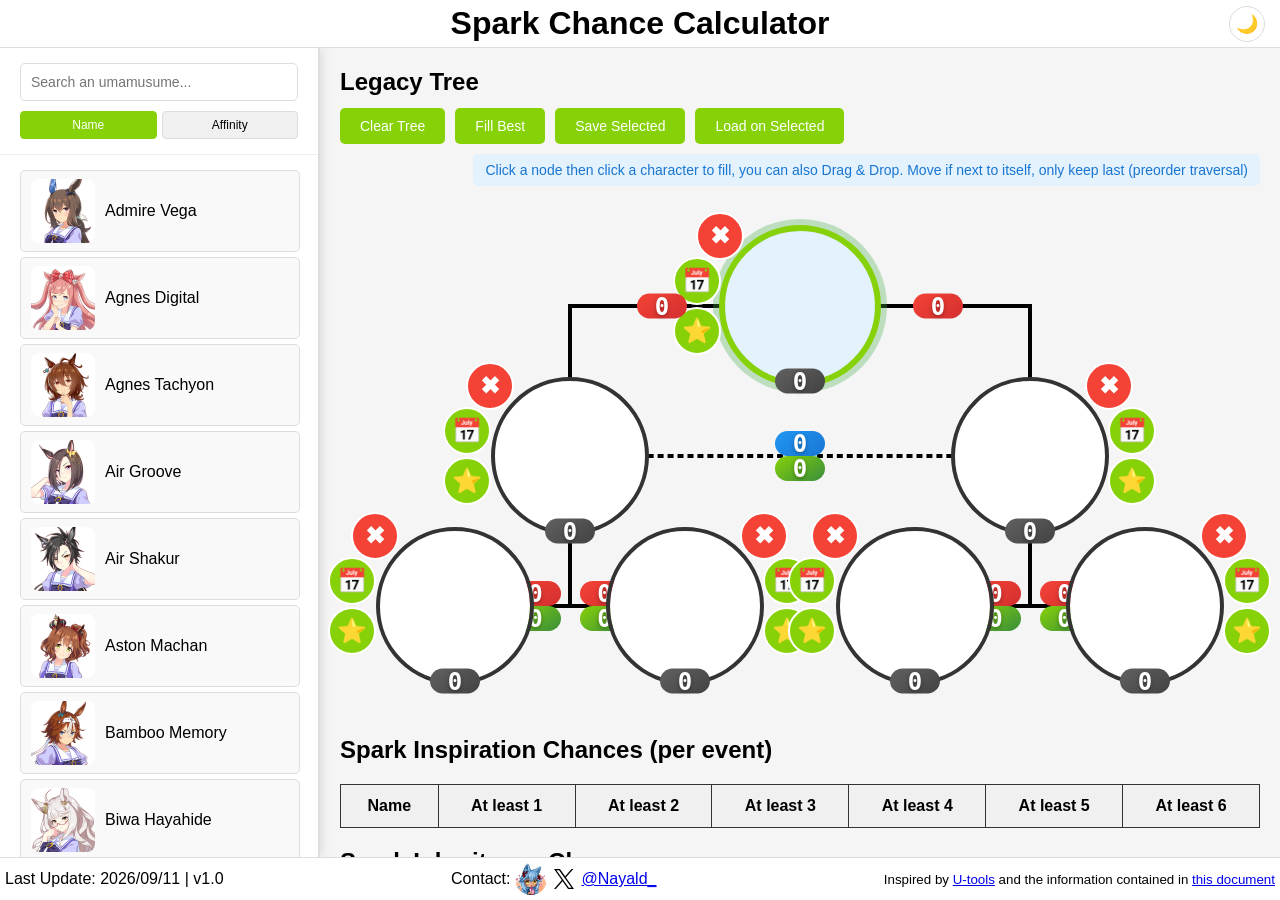
==== commit 2f3c58ee: "update alts" ====
--- a/uma/scc/index.html
+++ b/uma/scc/index.html
@@ -1 +1 @@
-<!doctypehtml><html lang=en><meta charset=UTF-8><meta content="width=device-width,initial-scale=1"name=viewport><title>Spark Chance Calculator</title><link href=index.min.css rel=stylesheet><script>("dark"===localStorage.getItem("scc_theme")||!localStorage.getItem("scc_theme")&&window.matchMedia("(prefers-color-scheme: dark)").matches)&&document.documentElement.classList.add("dark-mode")</script><header id=app-header><h1>Spark Chance Calculator</h1><button class=theme-toggle-button id=theme-toggle title="Toggle dark mode">🌙</button></header><main id=app-main><div class=sidebar><div class=sidebar-header><input id=search-box class=search-box placeholder="Search an umamusume..."><div class=sort-buttons><button class="sort-button active">Name</button> <button class=sort-button>Affinity</button></div></div><div class=sidebar-content><div class=uma-list id=uma-list></div></div></div><div class=main-content><div class=container><h2 style=margin-bottom:.5em>Legacy Tree</h2><div class=controls><button class=action-button id=clear-tree>Clear Tree</button> <button class=action-button id=fill-best>Fill Best</button> <button class=action-button id=save>Save Selected</button> <button class=action-button id=load>Load on Selected</button><div class=mode-info>Click a node then click a character to fill, you can also Drag & Drop. Move if next to itself, only keep last (preorder traversal)</div></div><div class=tree-container id=tree-container><div class="tree-line horizontal"style=left:25%;top:20%;width:50%></div><div class="tree-line horizontal dashed"style=left:25%;top:50%;width:50%></div><div class="tree-line vertical"style=left:25%;top:20%;height:30%></div><div class="tree-line vertical"style=left:25%;top:50%;height:30%></div><div class="tree-line horizontal"style=left:12%;top:80%;width:25%></div><div class="tree-line vertical"style=left:75%;top:20%;height:30%></div><div class="tree-line vertical"style=left:75%;top:50%;height:30%></div><div class="tree-line horizontal"style=left:62.5%;top:80%;width:25%></div><div class=tree-node-wrapper style=left:50%;top:20%><div class=clear-selector style=left:-5px;top:5px>✖</div><div class=race-selector style=left:-28px;top:50px>📅</div><div class=spark-selector style=left:-28px;top:100px>⭐</div><div class=tree-node id=trainee><img class=node-image> <span class=node-label></span></div><div class="digit-badge center internal"style=left:50%;bottom:0>0</div></div><div class="digit-badge center lineage"style=left:35%;top:20%>0</div><div class=tree-node-wrapper style=left:25%;top:50%><div class=clear-selector style=left:-5px;top:5px>✖</div><div class=race-selector style=left:-28px;top:50px>📅</div><div class=spark-selector style=left:-28px;top:100px>⭐</div><div class=tree-node id=legacy1><img class=node-image> <span class=node-label></span></div><div class="digit-badge center internal"style=left:50%;bottom:0>0</div></div><div class="digit-badge lineage above"style=left:21.25%;top:80%>0</div><div class="digit-badge below race"style=left:21.25%;top:80%>0</div><div class=tree-node-wrapper style=left:12.5%;top:80%><div class=clear-selector style=left:-5px;top:5px>✖</div><div class=race-selector style=left:-28px;top:50px>📅</div><div class=spark-selector style=left:-28px;top:100px>⭐</div><div class=tree-node id=legacy11><img class=node-image> <span class=node-label></span></div><div class="digit-badge center internal"style=left:50%;bottom:0>0</div></div><div class="digit-badge lineage above"style=left:28.75%;top:80%>0</div><div class="digit-badge below race"style=left:28.75%;top:80%>0</div><div class=tree-node-wrapper style=left:37.5%;top:80%><div class=clear-selector style=right:-52px;top:5px>✖</div><div class=race-selector style=right:-75px;top:50px>📅</div><div class=spark-selector style=right:-75px;top:100px>⭐</div><div class=tree-node id=legacy12><img class=node-image> <span class=node-label></span></div><div class="digit-badge center internal"style=left:50%;bottom:0>0</div></div><div class="digit-badge center lineage"style=left:65%;top:20%>0</div><div class="digit-badge above compatibility"style=left:50%;top:50%>0</div><div class="digit-badge below race"style=left:50%;top:50%>0</div><div class=tree-node-wrapper style=left:75%;top:50%><div class=clear-selector style=right:-52px;top:5px>✖</div><div class=race-selector style=right:-75px;top:50px>📅</div><div class=spark-selector style=right:-75px;top:100px>⭐</div><div class=tree-node id=legacy2><img class=node-image> <span class=node-label></span></div><div class="digit-badge center internal"style=left:50%;bottom:0>0</div></div><div class="digit-badge lineage above"style=left:71.25%;top:80%>0</div><div class="digit-badge below race"style=left:71.25%;top:80%>0</div><div class=tree-node-wrapper style=left:62.5%;top:80%><div class=clear-selector style=left:-5px;top:5px>✖</div><div class=race-selector style=left:-28px;top:50px>📅</div><div class=spark-selector style=left:-28px;top:100px>⭐</div><div class=tree-node id=legacy21><img class=node-image> <span class=node-label></span></div><div class="digit-badge center internal"style=left:50%;bottom:0>0</div></div><div class="digit-badge lineage above"style=left:78.75%;top:80%>0</div><div class="digit-badge below race"style=left:78.75%;top:80%>0</div><div class=tree-node-wrapper style=left:87.5%;top:80%><div class=clear-selector style=right:-52px;top:5px>✖</div><div class=race-selector style=right:-75px;top:50px>📅</div><div class=spark-selector style=right:-75px;top:100px>⭐</div><div class=tree-node id=legacy22><img class=node-image> <span class=node-label></span></div><div class="digit-badge center internal"style=left:50%;bottom:0>0</div></div></div><h2 style=margin-bottom:.5em>Spark Inspiration Chances (per event)</h2><table id=inspiration-table><thead><tr><th>Name<th>At least 1<th>At least 2<th>At least 3<th>At least 4<th>At least 5<th>At least 6<tbody></table><h2 style=margin-bottom:.5em>Spark Inheritance Chances</h2><span>Need to be 1st on G1 race or the corresponding skill must be learnt. If not listed, the base chances are 20, 25 and 40%</span><table id=inheritance-table><thead><tr><th>Name<th>Inheritance<th>Inheritance if ◎<th>Inheritance if Gold<tbody></table></div></div></main><div class=modal-overlay id=load-modal><div class=modal-content><div class=modal-header><h2>Stored Umas</h2><button class=modal-close id=close-load-modal>✖</button></div><label class=file-bar for=umaextractor_json id=umaextractor_label>📂 Click to import umaextractor JSON</label> <input id=umaextractor_json accept=application/json,.json hidden type=file><div class=sort-buttons><button class="sort-button active">Date</button> <button class=sort-button>Name</button> <button class=sort-button>Affinity</button></div><div id=filters></div><button class=action-button id=add_filter>Add filter</button> <button class=action-button id=apply_filter>Apply filter</button><p id=display_counter><div id=stored-umas></div></div></div><div class=modal-overlay id=race-modal><div class=modal-content><div class=modal-header><h2>Won Races</h2><button class=modal-close id=close-race-modal>✖</button></div><div class=modal-grid id=race-grid></div></div></div><div class=modal-overlay id=spark-modal><div class=modal-content><div class=modal-header><h2>Sparks</h2><button class=modal-close id=close-spark-modal>✖</button></div><div class=search-container><input id=searchInput class=search-input placeholder="🔍 Search to add white sparks. You can hit Enter to select first or move with Up and Down"autocomplete=off><div class=suggestions id=suggestions></div></div><div id=spark-grid><div class=spark style="border:5px solid #37b7f4"id=stat-spark><select><option value=0>Speed<option value=1>Stamina<option value=2>Power<option value=3>Guts<option value=4>Wit</select><div class=stars><button class="star filled">★</button><button class=star>★</button><button class=star>★</button></div></div><div class=spark style="border:5px solid #ff7cb5"id=aptitude-spark><select><option value=0>Turf<option value=1>Dirt<option value=2>Sprint<option value=3>Mile<option value=4>Medium<option value=5>Long<option value=6>Front Runner<option value=7>Pace Chaser<option value=8>Late surger<option value=9>End Closer</select><div class=stars><button class="star filled">★</button><button class=star>★</button><button class=star>★</button></div></div><div class=spark style="border:5px solid #94d331"id=skill-spark><select><option value=-1>None</select><div class=stars><button class="star filled">★</button><button class=star>★</button><button class=star>★</button></div></div></div></div></div><footer id=app-footer><span class=update>Last Update: 2026/09/02 | v1.0</span> <span class=contact><span>Contact:</span> <img src=Nayald.png style=width:32px;aspect-ratio:1;border-radius:50%> <a href=https://x.com/Nayald_ rel="noopener noreferrer"target=_blank><svg height=24 viewBox="0 0 24 24"width=24><path d="M13.903 10.469 21.348 2h-1.764l-6.465 7.353L7.955 2H2l7.808 11.12L2 22h1.764l6.827-7.765L16.046 22H22l-8.097-11.531Zm-2.417 2.748-.791-1.107L4.4 3.3h2.71l5.08 7.11.791 1.107 6.604 9.242h-2.71l-5.389-7.542Z"></path></svg> <span>@Nayald_</span> </a></span><small class=credits>Inspired by <a href=https://ウマ娘.攻略.tools/ rel="noopener noreferrer"target=_blank>U-tools</a> and the information contained in <a href="https://docs.google.com/document/d/1Q3IJKbtkplmuY-PAJMNjYiLtasv0eU0aIBEqp8_C3tg/edit?tab=t.0"rel="noopener noreferrer"target=_blank>this document</a></small></footer><script src=index.min.js></script>+<!doctypehtml><html lang=en><meta charset=UTF-8><meta content="width=device-width,initial-scale=1"name=viewport><title>Spark Chance Calculator</title><link href=index.min.css rel=stylesheet><script>("dark"===localStorage.getItem("scc_theme")||!localStorage.getItem("scc_theme")&&window.matchMedia("(prefers-color-scheme: dark)").matches)&&document.documentElement.classList.add("dark-mode")</script><header id=app-header><h1>Spark Chance Calculator</h1><button class=theme-toggle-button id=theme-toggle title="Toggle dark mode">🌙</button></header><main id=app-main><div class=sidebar><div class=sidebar-header><input id=search-box class=search-box placeholder="Search an umamusume..."><div class=sort-buttons><button class="sort-button active">Name</button> <button class=sort-button>Affinity</button></div></div><div class=sidebar-content><div class=uma-list id=uma-list></div></div></div><div class=main-content><div class=container><h2 style=margin-bottom:.5em>Legacy Tree</h2><div class=controls><button class=action-button id=clear-tree>Clear Tree</button> <button class=action-button id=fill-best>Fill Best</button> <button class=action-button id=save>Save Selected</button> <button class=action-button id=load>Load on Selected</button><div class=mode-info>Click a node then click a character to fill, you can also Drag & Drop. Move if next to itself, only keep last (preorder traversal)</div></div><div class=tree-container id=tree-container><div class="tree-line horizontal"style=left:25%;top:20%;width:50%></div><div class="tree-line horizontal dashed"style=left:25%;top:50%;width:50%></div><div class="tree-line vertical"style=left:25%;top:20%;height:30%></div><div class="tree-line vertical"style=left:25%;top:50%;height:30%></div><div class="tree-line horizontal"style=left:12%;top:80%;width:25%></div><div class="tree-line vertical"style=left:75%;top:20%;height:30%></div><div class="tree-line vertical"style=left:75%;top:50%;height:30%></div><div class="tree-line horizontal"style=left:62.5%;top:80%;width:25%></div><div class=tree-node-wrapper style=left:50%;top:20%><div class=clear-selector style=left:-5px;top:5px>✖</div><div class=race-selector style=left:-28px;top:50px>📅</div><div class=spark-selector style=left:-28px;top:100px>⭐</div><div class=tree-node id=trainee><img class=node-image> <span class=node-label></span></div><div class="digit-badge center internal"style=left:50%;bottom:0>0</div></div><div class="digit-badge center lineage"style=left:35%;top:20%>0</div><div class=tree-node-wrapper style=left:25%;top:50%><div class=clear-selector style=left:-5px;top:5px>✖</div><div class=race-selector style=left:-28px;top:50px>📅</div><div class=spark-selector style=left:-28px;top:100px>⭐</div><div class=tree-node id=legacy1><img class=node-image> <span class=node-label></span></div><div class="digit-badge center internal"style=left:50%;bottom:0>0</div></div><div class="digit-badge lineage above"style=left:21.25%;top:80%>0</div><div class="digit-badge below race"style=left:21.25%;top:80%>0</div><div class=tree-node-wrapper style=left:12.5%;top:80%><div class=clear-selector style=left:-5px;top:5px>✖</div><div class=race-selector style=left:-28px;top:50px>📅</div><div class=spark-selector style=left:-28px;top:100px>⭐</div><div class=tree-node id=legacy11><img class=node-image> <span class=node-label></span></div><div class="digit-badge center internal"style=left:50%;bottom:0>0</div></div><div class="digit-badge lineage above"style=left:28.75%;top:80%>0</div><div class="digit-badge below race"style=left:28.75%;top:80%>0</div><div class=tree-node-wrapper style=left:37.5%;top:80%><div class=clear-selector style=right:-52px;top:5px>✖</div><div class=race-selector style=right:-75px;top:50px>📅</div><div class=spark-selector style=right:-75px;top:100px>⭐</div><div class=tree-node id=legacy12><img class=node-image> <span class=node-label></span></div><div class="digit-badge center internal"style=left:50%;bottom:0>0</div></div><div class="digit-badge center lineage"style=left:65%;top:20%>0</div><div class="digit-badge above compatibility"style=left:50%;top:50%>0</div><div class="digit-badge below race"style=left:50%;top:50%>0</div><div class=tree-node-wrapper style=left:75%;top:50%><div class=clear-selector style=right:-52px;top:5px>✖</div><div class=race-selector style=right:-75px;top:50px>📅</div><div class=spark-selector style=right:-75px;top:100px>⭐</div><div class=tree-node id=legacy2><img class=node-image> <span class=node-label></span></div><div class="digit-badge center internal"style=left:50%;bottom:0>0</div></div><div class="digit-badge lineage above"style=left:71.25%;top:80%>0</div><div class="digit-badge below race"style=left:71.25%;top:80%>0</div><div class=tree-node-wrapper style=left:62.5%;top:80%><div class=clear-selector style=left:-5px;top:5px>✖</div><div class=race-selector style=left:-28px;top:50px>📅</div><div class=spark-selector style=left:-28px;top:100px>⭐</div><div class=tree-node id=legacy21><img class=node-image> <span class=node-label></span></div><div class="digit-badge center internal"style=left:50%;bottom:0>0</div></div><div class="digit-badge lineage above"style=left:78.75%;top:80%>0</div><div class="digit-badge below race"style=left:78.75%;top:80%>0</div><div class=tree-node-wrapper style=left:87.5%;top:80%><div class=clear-selector style=right:-52px;top:5px>✖</div><div class=race-selector style=right:-75px;top:50px>📅</div><div class=spark-selector style=right:-75px;top:100px>⭐</div><div class=tree-node id=legacy22><img class=node-image> <span class=node-label></span></div><div class="digit-badge center internal"style=left:50%;bottom:0>0</div></div></div><h2 style=margin-bottom:.5em>Spark Inspiration Chances (per event)</h2><table id=inspiration-table><thead><tr><th>Name<th>At least 1<th>At least 2<th>At least 3<th>At least 4<th>At least 5<th>At least 6<tbody></table><h2 style=margin-bottom:.5em>Spark Inheritance Chances</h2><span>Need to be 1st on G1 race or the corresponding skill must be learnt. If not listed, the base chances are 20, 25 and 40%</span><table id=inheritance-table><thead><tr><th>Name<th>Inheritance<th>Inheritance if ◎<th>Inheritance if Gold<tbody></table></div></div></main><div class=modal-overlay id=load-modal><div class=modal-content><div class=modal-header><h2>Stored Umas</h2><button class=modal-close id=close-load-modal>✖</button></div><label class=file-bar for=umaextractor_json id=umaextractor_label>📂 Click to import umaextractor JSON</label> <input id=umaextractor_json accept=application/json,.json hidden type=file><div class=sort-buttons><button class="sort-button active">Date</button> <button class=sort-button>Name</button> <button class=sort-button>Affinity</button></div><div id=filters></div><button class=action-button id=add_filter>Add filter</button> <button class=action-button id=apply_filter>Apply filter</button><p id=display_counter><div id=stored-umas></div></div></div><div class=modal-overlay id=race-modal><div class=modal-content><div class=modal-header><h2>Won Races</h2><button class=modal-close id=close-race-modal>✖</button></div><div class=modal-grid id=race-grid></div></div></div><div class=modal-overlay id=spark-modal><div class=modal-content><div class=modal-header><h2>Sparks</h2><button class=modal-close id=close-spark-modal>✖</button></div><div class=search-container><input id=searchInput class=search-input placeholder="🔍 Search to add white sparks. You can hit Enter to select first or move with Up and Down"autocomplete=off><div class=suggestions id=suggestions></div></div><div id=spark-grid><div class=spark style="border:5px solid #37b7f4"id=stat-spark><select><option value=0>Speed<option value=1>Stamina<option value=2>Power<option value=3>Guts<option value=4>Wit</select><div class=stars><button class="star filled">★</button><button class=star>★</button><button class=star>★</button></div></div><div class=spark style="border:5px solid #ff7cb5"id=aptitude-spark><select><option value=0>Turf<option value=1>Dirt<option value=2>Sprint<option value=3>Mile<option value=4>Medium<option value=5>Long<option value=6>Front Runner<option value=7>Pace Chaser<option value=8>Late surger<option value=9>End Closer</select><div class=stars><button class="star filled">★</button><button class=star>★</button><button class=star>★</button></div></div><div class=spark style="border:5px solid #94d331"id=skill-spark><select><option value=-1>None</select><div class=stars><button class="star filled">★</button><button class=star>★</button><button class=star>★</button></div></div></div></div></div><footer id=app-footer><span class=update>Last Update: 2026/09/11 | v1.0</span> <span class=contact><span>Contact:</span> <img src=Nayald.png style=width:32px;aspect-ratio:1;border-radius:50%> <a href=https://x.com/Nayald_ rel="noopener noreferrer"target=_blank><svg height=24 viewBox="0 0 24 24"width=24><path d="M13.903 10.469 21.348 2h-1.764l-6.465 7.353L7.955 2H2l7.808 11.12L2 22h1.764l6.827-7.765L16.046 22H22l-8.097-11.531Zm-2.417 2.748-.791-1.107L4.4 3.3h2.71l5.08 7.11.791 1.107 6.604 9.242h-2.71l-5.389-7.542Z"></path></svg> <span>@Nayald_</span> </a></span><small class=credits>Inspired by <a href=https://ウマ娘.攻略.tools/ rel="noopener noreferrer"target=_blank>U-tools</a> and the information contained in <a href="https://docs.google.com/document/d/1Q3IJKbtkplmuY-PAJMNjYiLtasv0eU0aIBEqp8_C3tg/edit?tab=t.0"rel="noopener noreferrer"target=_blank>this document</a></small></footer><script src=index.min.js></script>
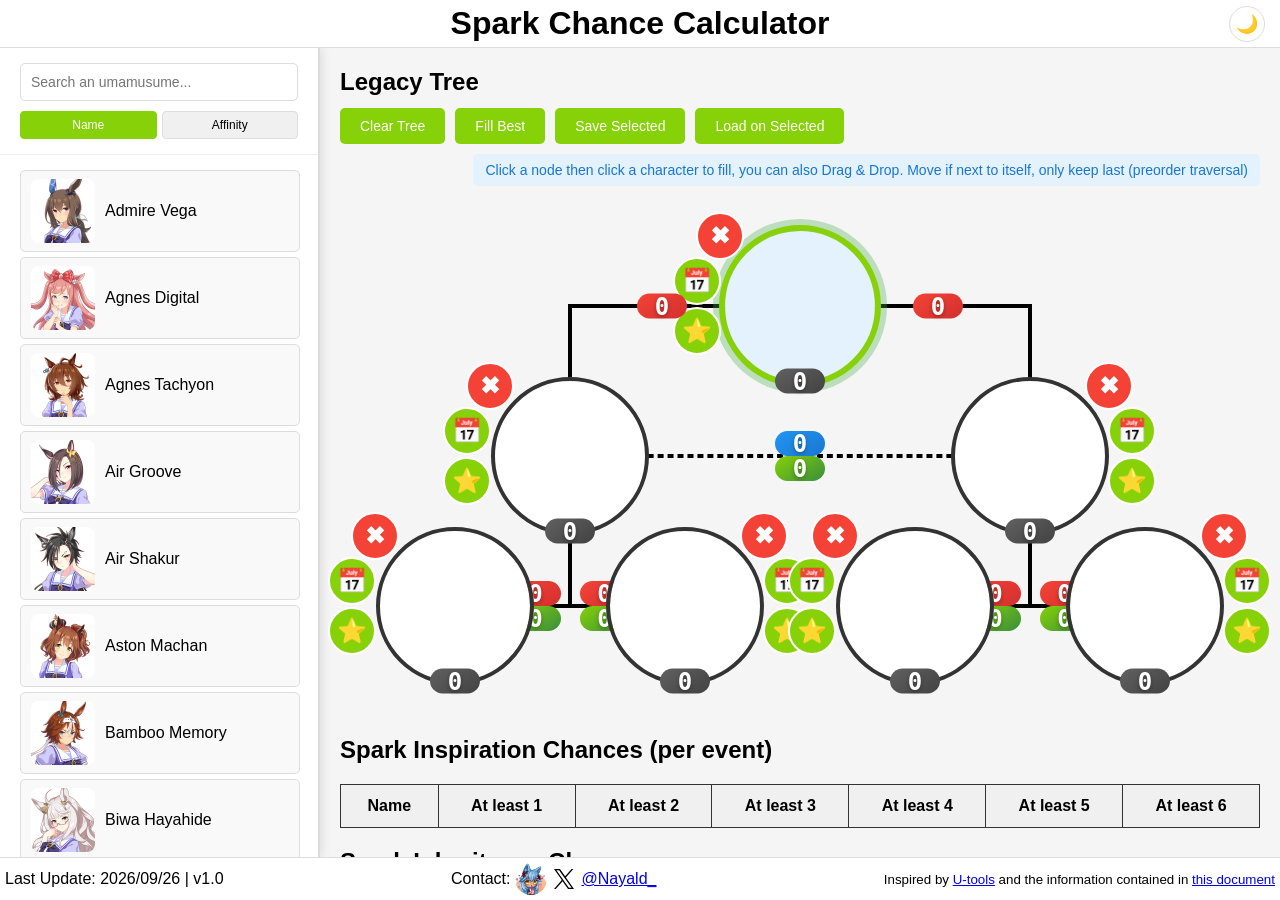
==== commit 797c4471: "update wonder acute" ====
--- a/uma/scc/index.html
+++ b/uma/scc/index.html
@@ -1 +1 @@
-<!doctypehtml><html lang=en><meta charset=UTF-8><meta content="width=device-width,initial-scale=1"name=viewport><title>Spark Chance Calculator</title><link href=index.min.css rel=stylesheet><script>("dark"===localStorage.getItem("scc_theme")||!localStorage.getItem("scc_theme")&&window.matchMedia("(prefers-color-scheme: dark)").matches)&&document.documentElement.classList.add("dark-mode")</script><header id=app-header><h1>Spark Chance Calculator</h1><button class=theme-toggle-button id=theme-toggle title="Toggle dark mode">🌙</button></header><main id=app-main><div class=sidebar><div class=sidebar-header><input id=search-box class=search-box placeholder="Search an umamusume..."><div class=sort-buttons><button class="sort-button active">Name</button> <button class=sort-button>Affinity</button></div></div><div class=sidebar-content><div class=uma-list id=uma-list></div></div></div><div class=main-content><div class=container><h2 style=margin-bottom:.5em>Legacy Tree</h2><div class=controls><button class=action-button id=clear-tree>Clear Tree</button> <button class=action-button id=fill-best>Fill Best</button> <button class=action-button id=save>Save Selected</button> <button class=action-button id=load>Load on Selected</button><div class=mode-info>Click a node then click a character to fill, you can also Drag & Drop. Move if next to itself, only keep last (preorder traversal)</div></div><div class=tree-container id=tree-container><div class="tree-line horizontal"style=left:25%;top:20%;width:50%></div><div class="tree-line horizontal dashed"style=left:25%;top:50%;width:50%></div><div class="tree-line vertical"style=left:25%;top:20%;height:30%></div><div class="tree-line vertical"style=left:25%;top:50%;height:30%></div><div class="tree-line horizontal"style=left:12%;top:80%;width:25%></div><div class="tree-line vertical"style=left:75%;top:20%;height:30%></div><div class="tree-line vertical"style=left:75%;top:50%;height:30%></div><div class="tree-line horizontal"style=left:62.5%;top:80%;width:25%></div><div class=tree-node-wrapper style=left:50%;top:20%><div class=clear-selector style=left:-5px;top:5px>✖</div><div class=race-selector style=left:-28px;top:50px>📅</div><div class=spark-selector style=left:-28px;top:100px>⭐</div><div class=tree-node id=trainee><img class=node-image> <span class=node-label></span></div><div class="digit-badge center internal"style=left:50%;bottom:0>0</div></div><div class="digit-badge center lineage"style=left:35%;top:20%>0</div><div class=tree-node-wrapper style=left:25%;top:50%><div class=clear-selector style=left:-5px;top:5px>✖</div><div class=race-selector style=left:-28px;top:50px>📅</div><div class=spark-selector style=left:-28px;top:100px>⭐</div><div class=tree-node id=legacy1><img class=node-image> <span class=node-label></span></div><div class="digit-badge center internal"style=left:50%;bottom:0>0</div></div><div class="digit-badge lineage above"style=left:21.25%;top:80%>0</div><div class="digit-badge below race"style=left:21.25%;top:80%>0</div><div class=tree-node-wrapper style=left:12.5%;top:80%><div class=clear-selector style=left:-5px;top:5px>✖</div><div class=race-selector style=left:-28px;top:50px>📅</div><div class=spark-selector style=left:-28px;top:100px>⭐</div><div class=tree-node id=legacy11><img class=node-image> <span class=node-label></span></div><div class="digit-badge center internal"style=left:50%;bottom:0>0</div></div><div class="digit-badge lineage above"style=left:28.75%;top:80%>0</div><div class="digit-badge below race"style=left:28.75%;top:80%>0</div><div class=tree-node-wrapper style=left:37.5%;top:80%><div class=clear-selector style=right:-52px;top:5px>✖</div><div class=race-selector style=right:-75px;top:50px>📅</div><div class=spark-selector style=right:-75px;top:100px>⭐</div><div class=tree-node id=legacy12><img class=node-image> <span class=node-label></span></div><div class="digit-badge center internal"style=left:50%;bottom:0>0</div></div><div class="digit-badge center lineage"style=left:65%;top:20%>0</div><div class="digit-badge above compatibility"style=left:50%;top:50%>0</div><div class="digit-badge below race"style=left:50%;top:50%>0</div><div class=tree-node-wrapper style=left:75%;top:50%><div class=clear-selector style=right:-52px;top:5px>✖</div><div class=race-selector style=right:-75px;top:50px>📅</div><div class=spark-selector style=right:-75px;top:100px>⭐</div><div class=tree-node id=legacy2><img class=node-image> <span class=node-label></span></div><div class="digit-badge center internal"style=left:50%;bottom:0>0</div></div><div class="digit-badge lineage above"style=left:71.25%;top:80%>0</div><div class="digit-badge below race"style=left:71.25%;top:80%>0</div><div class=tree-node-wrapper style=left:62.5%;top:80%><div class=clear-selector style=left:-5px;top:5px>✖</div><div class=race-selector style=left:-28px;top:50px>📅</div><div class=spark-selector style=left:-28px;top:100px>⭐</div><div class=tree-node id=legacy21><img class=node-image> <span class=node-label></span></div><div class="digit-badge center internal"style=left:50%;bottom:0>0</div></div><div class="digit-badge lineage above"style=left:78.75%;top:80%>0</div><div class="digit-badge below race"style=left:78.75%;top:80%>0</div><div class=tree-node-wrapper style=left:87.5%;top:80%><div class=clear-selector style=right:-52px;top:5px>✖</div><div class=race-selector style=right:-75px;top:50px>📅</div><div class=spark-selector style=right:-75px;top:100px>⭐</div><div class=tree-node id=legacy22><img class=node-image> <span class=node-label></span></div><div class="digit-badge center internal"style=left:50%;bottom:0>0</div></div></div><h2 style=margin-bottom:.5em>Spark Inspiration Chances (per event)</h2><table id=inspiration-table><thead><tr><th>Name<th>At least 1<th>At least 2<th>At least 3<th>At least 4<th>At least 5<th>At least 6<tbody></table><h2 style=margin-bottom:.5em>Spark Inheritance Chances</h2><span>Need to be 1st on G1 race or the corresponding skill must be learnt. If not listed, the base chances are 20, 25 and 40%</span><table id=inheritance-table><thead><tr><th>Name<th>Inheritance<th>Inheritance if ◎<th>Inheritance if Gold<tbody></table></div></div></main><div class=modal-overlay id=load-modal><div class=modal-content><div class=modal-header><h2>Stored Umas</h2><button class=modal-close id=close-load-modal>✖</button></div><label class=file-bar for=umaextractor_json id=umaextractor_label>📂 Click to import umaextractor JSON</label> <input id=umaextractor_json accept=application/json,.json hidden type=file><div class=sort-buttons><button class="sort-button active">Date</button> <button class=sort-button>Name</button> <button class=sort-button>Affinity</button></div><div id=filters></div><button class=action-button id=add_filter>Add filter</button> <button class=action-button id=apply_filter>Apply filter</button><p id=display_counter><div id=stored-umas></div></div></div><div class=modal-overlay id=race-modal><div class=modal-content><div class=modal-header><h2>Won Races</h2><button class=modal-close id=close-race-modal>✖</button></div><div class=modal-grid id=race-grid></div></div></div><div class=modal-overlay id=spark-modal><div class=modal-content><div class=modal-header><h2>Sparks</h2><button class=modal-close id=close-spark-modal>✖</button></div><div class=search-container><input id=searchInput class=search-input placeholder="🔍 Search to add white sparks. You can hit Enter to select first or move with Up and Down"autocomplete=off><div class=suggestions id=suggestions></div></div><div id=spark-grid><div class=spark style="border:5px solid #37b7f4"id=stat-spark><select><option value=0>Speed<option value=1>Stamina<option value=2>Power<option value=3>Guts<option value=4>Wit</select><div class=stars><button class="star filled">★</button><button class=star>★</button><button class=star>★</button></div></div><div class=spark style="border:5px solid #ff7cb5"id=aptitude-spark><select><option value=0>Turf<option value=1>Dirt<option value=2>Sprint<option value=3>Mile<option value=4>Medium<option value=5>Long<option value=6>Front Runner<option value=7>Pace Chaser<option value=8>Late surger<option value=9>End Closer</select><div class=stars><button class="star filled">★</button><button class=star>★</button><button class=star>★</button></div></div><div class=spark style="border:5px solid #94d331"id=skill-spark><select><option value=-1>None</select><div class=stars><button class="star filled">★</button><button class=star>★</button><button class=star>★</button></div></div></div></div></div><footer id=app-footer><span class=update>Last Update: 2026/09/11 | v1.0</span> <span class=contact><span>Contact:</span> <img src=Nayald.png style=width:32px;aspect-ratio:1;border-radius:50%> <a href=https://x.com/Nayald_ rel="noopener noreferrer"target=_blank><svg height=24 viewBox="0 0 24 24"width=24><path d="M13.903 10.469 21.348 2h-1.764l-6.465 7.353L7.955 2H2l7.808 11.12L2 22h1.764l6.827-7.765L16.046 22H22l-8.097-11.531Zm-2.417 2.748-.791-1.107L4.4 3.3h2.71l5.08 7.11.791 1.107 6.604 9.242h-2.71l-5.389-7.542Z"></path></svg> <span>@Nayald_</span> </a></span><small class=credits>Inspired by <a href=https://ウマ娘.攻略.tools/ rel="noopener noreferrer"target=_blank>U-tools</a> and the information contained in <a href="https://docs.google.com/document/d/1Q3IJKbtkplmuY-PAJMNjYiLtasv0eU0aIBEqp8_C3tg/edit?tab=t.0"rel="noopener noreferrer"target=_blank>this document</a></small></footer><script src=index.min.js></script>+<!doctypehtml><html lang=en><meta charset=UTF-8><meta content="width=device-width,initial-scale=1"name=viewport><title>Spark Chance Calculator</title><link href=index.min.css rel=stylesheet><script>("dark"===localStorage.getItem("scc_theme")||!localStorage.getItem("scc_theme")&&window.matchMedia("(prefers-color-scheme: dark)").matches)&&document.documentElement.classList.add("dark-mode")</script><header id=app-header><h1>Spark Chance Calculator</h1><button class=theme-toggle-button id=theme-toggle title="Toggle dark mode">🌙</button></header><main id=app-main><div class=sidebar><div class=sidebar-header><input id=search-box class=search-box placeholder="Search an umamusume..."><div class=sort-buttons><button class="sort-button active">Name</button> <button class=sort-button>Affinity</button></div></div><div class=sidebar-content><div class=uma-list id=uma-list></div></div></div><div class=main-content><div class=container><h2 style=margin-bottom:.5em>Legacy Tree</h2><div class=controls><button class=action-button id=clear-tree>Clear Tree</button> <button class=action-button id=fill-best>Fill Best</button> <button class=action-button id=save>Save Selected</button> <button class=action-button id=load>Load on Selected</button><div class=mode-info>Click a node then click a character to fill, you can also Drag & Drop. Move if next to itself, only keep last (preorder traversal)</div></div><div class=tree-container id=tree-container><div class="tree-line horizontal"style=left:25%;top:20%;width:50%></div><div class="tree-line horizontal dashed"style=left:25%;top:50%;width:50%></div><div class="tree-line vertical"style=left:25%;top:20%;height:30%></div><div class="tree-line vertical"style=left:25%;top:50%;height:30%></div><div class="tree-line horizontal"style=left:12%;top:80%;width:25%></div><div class="tree-line vertical"style=left:75%;top:20%;height:30%></div><div class="tree-line vertical"style=left:75%;top:50%;height:30%></div><div class="tree-line horizontal"style=left:62.5%;top:80%;width:25%></div><div class=tree-node-wrapper style=left:50%;top:20%><div class=clear-selector style=left:-5px;top:5px>✖</div><div class=race-selector style=left:-28px;top:50px>📅</div><div class=spark-selector style=left:-28px;top:100px>⭐</div><div class=tree-node id=trainee><img class=node-image> <span class=node-label></span></div><div class="digit-badge center internal"style=left:50%;bottom:0>0</div></div><div class="digit-badge center lineage"style=left:35%;top:20%>0</div><div class=tree-node-wrapper style=left:25%;top:50%><div class=clear-selector style=left:-5px;top:5px>✖</div><div class=race-selector style=left:-28px;top:50px>📅</div><div class=spark-selector style=left:-28px;top:100px>⭐</div><div class=tree-node id=legacy1><img class=node-image> <span class=node-label></span></div><div class="digit-badge center internal"style=left:50%;bottom:0>0</div></div><div class="digit-badge lineage above"style=left:21.25%;top:80%>0</div><div class="digit-badge below race"style=left:21.25%;top:80%>0</div><div class=tree-node-wrapper style=left:12.5%;top:80%><div class=clear-selector style=left:-5px;top:5px>✖</div><div class=race-selector style=left:-28px;top:50px>📅</div><div class=spark-selector style=left:-28px;top:100px>⭐</div><div class=tree-node id=legacy11><img class=node-image> <span class=node-label></span></div><div class="digit-badge center internal"style=left:50%;bottom:0>0</div></div><div class="digit-badge lineage above"style=left:28.75%;top:80%>0</div><div class="digit-badge below race"style=left:28.75%;top:80%>0</div><div class=tree-node-wrapper style=left:37.5%;top:80%><div class=clear-selector style=right:-52px;top:5px>✖</div><div class=race-selector style=right:-75px;top:50px>📅</div><div class=spark-selector style=right:-75px;top:100px>⭐</div><div class=tree-node id=legacy12><img class=node-image> <span class=node-label></span></div><div class="digit-badge center internal"style=left:50%;bottom:0>0</div></div><div class="digit-badge center lineage"style=left:65%;top:20%>0</div><div class="digit-badge above compatibility"style=left:50%;top:50%>0</div><div class="digit-badge below race"style=left:50%;top:50%>0</div><div class=tree-node-wrapper style=left:75%;top:50%><div class=clear-selector style=right:-52px;top:5px>✖</div><div class=race-selector style=right:-75px;top:50px>📅</div><div class=spark-selector style=right:-75px;top:100px>⭐</div><div class=tree-node id=legacy2><img class=node-image> <span class=node-label></span></div><div class="digit-badge center internal"style=left:50%;bottom:0>0</div></div><div class="digit-badge lineage above"style=left:71.25%;top:80%>0</div><div class="digit-badge below race"style=left:71.25%;top:80%>0</div><div class=tree-node-wrapper style=left:62.5%;top:80%><div class=clear-selector style=left:-5px;top:5px>✖</div><div class=race-selector style=left:-28px;top:50px>📅</div><div class=spark-selector style=left:-28px;top:100px>⭐</div><div class=tree-node id=legacy21><img class=node-image> <span class=node-label></span></div><div class="digit-badge center internal"style=left:50%;bottom:0>0</div></div><div class="digit-badge lineage above"style=left:78.75%;top:80%>0</div><div class="digit-badge below race"style=left:78.75%;top:80%>0</div><div class=tree-node-wrapper style=left:87.5%;top:80%><div class=clear-selector style=right:-52px;top:5px>✖</div><div class=race-selector style=right:-75px;top:50px>📅</div><div class=spark-selector style=right:-75px;top:100px>⭐</div><div class=tree-node id=legacy22><img class=node-image> <span class=node-label></span></div><div class="digit-badge center internal"style=left:50%;bottom:0>0</div></div></div><h2 style=margin-bottom:.5em>Spark Inspiration Chances (per event)</h2><table id=inspiration-table><thead><tr><th>Name<th>At least 1<th>At least 2<th>At least 3<th>At least 4<th>At least 5<th>At least 6<tbody></table><h2 style=margin-bottom:.5em>Spark Inheritance Chances</h2><span>Need to be 1st on G1 race or the corresponding skill must be learnt. If not listed, the base chances are 20, 25 and 40%</span><table id=inheritance-table><thead><tr><th>Name<th>Inheritance<th>Inheritance if ◎<th>Inheritance if Gold<tbody></table></div></div></main><div class=modal-overlay id=load-modal><div class=modal-content><div class=modal-header><h2>Stored Umas</h2><button class=modal-close id=close-load-modal>✖</button></div><label class=file-bar for=umaextractor_json id=umaextractor_label>📂 Click to import umaextractor JSON</label> <input id=umaextractor_json accept=application/json,.json hidden type=file><div class=sort-buttons><button class="sort-button active">Date</button> <button class=sort-button>Name</button> <button class=sort-button>Affinity</button></div><div id=filters></div><button class=action-button id=add_filter>Add filter</button> <button class=action-button id=apply_filter>Apply filter</button><p id=display_counter><div id=stored-umas></div></div></div><div class=modal-overlay id=race-modal><div class=modal-content><div class=modal-header><h2>Won Races</h2><button class=modal-close id=close-race-modal>✖</button></div><div class=modal-grid id=race-grid></div></div></div><div class=modal-overlay id=spark-modal><div class=modal-content><div class=modal-header><h2>Sparks</h2><button class=modal-close id=close-spark-modal>✖</button></div><div class=search-container><input id=searchInput class=search-input placeholder="🔍 Search to add white sparks. You can hit Enter to select first or move with Up and Down"autocomplete=off><div class=suggestions id=suggestions></div></div><div id=spark-grid><div class=spark style="border:5px solid #37b7f4"id=stat-spark><select><option value=0>Speed<option value=1>Stamina<option value=2>Power<option value=3>Guts<option value=4>Wit</select><div class=stars><button class="star filled">★</button><button class=star>★</button><button class=star>★</button></div></div><div class=spark style="border:5px solid #ff7cb5"id=aptitude-spark><select><option value=0>Turf<option value=1>Dirt<option value=2>Sprint<option value=3>Mile<option value=4>Medium<option value=5>Long<option value=6>Front Runner<option value=7>Pace Chaser<option value=8>Late surger<option value=9>End Closer</select><div class=stars><button class="star filled">★</button><button class=star>★</button><button class=star>★</button></div></div><div class=spark style="border:5px solid #94d331"id=skill-spark><select><option value=-1>None</select><div class=stars><button class="star filled">★</button><button class=star>★</button><button class=star>★</button></div></div></div></div></div><footer id=app-footer><span class=update>Last Update: 2026/09/26 | v1.0</span> <span class=contact><span>Contact:</span> <img src=Nayald.png style=width:32px;aspect-ratio:1;border-radius:50%> <a href=https://x.com/Nayald_ rel="noopener noreferrer"target=_blank><svg height=24 viewBox="0 0 24 24"width=24><path d="M13.903 10.469 21.348 2h-1.764l-6.465 7.353L7.955 2H2l7.808 11.12L2 22h1.764l6.827-7.765L16.046 22H22l-8.097-11.531Zm-2.417 2.748-.791-1.107L4.4 3.3h2.71l5.08 7.11.791 1.107 6.604 9.242h-2.71l-5.389-7.542Z"></path></svg> <span>@Nayald_</span> </a></span><small class=credits>Inspired by <a href=https://ウマ娘.攻略.tools/ rel="noopener noreferrer"target=_blank>U-tools</a> and the information contained in <a href="https://docs.google.com/document/d/1Q3IJKbtkplmuY-PAJMNjYiLtasv0eU0aIBEqp8_C3tg/edit?tab=t.0"rel="noopener noreferrer"target=_blank>this document</a></small></footer><script src=index.min.js></script>
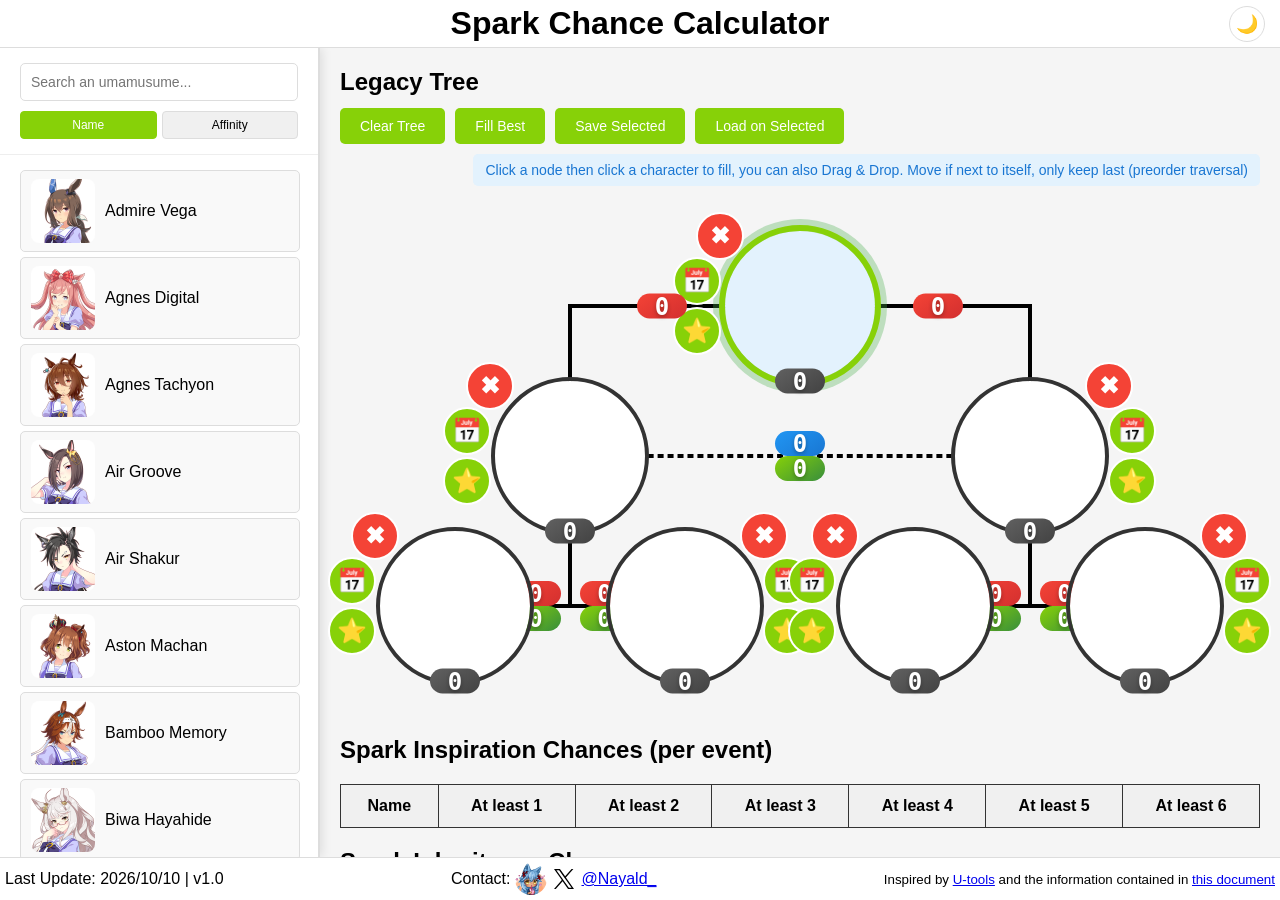
==== commit d709aa39: "update zenno rob roy" ====
--- a/uma/scc/index.html
+++ b/uma/scc/index.html
@@ -1 +1 @@
-<!doctypehtml><html lang=en><meta charset=UTF-8><meta content="width=device-width,initial-scale=1"name=viewport><title>Spark Chance Calculator</title><link href=index.min.css rel=stylesheet><script>("dark"===localStorage.getItem("scc_theme")||!localStorage.getItem("scc_theme")&&window.matchMedia("(prefers-color-scheme: dark)").matches)&&document.documentElement.classList.add("dark-mode")</script><header id=app-header><h1>Spark Chance Calculator</h1><button class=theme-toggle-button id=theme-toggle title="Toggle dark mode">🌙</button></header><main id=app-main><div class=sidebar><div class=sidebar-header><input id=search-box class=search-box placeholder="Search an umamusume..."><div class=sort-buttons><button class="sort-button active">Name</button> <button class=sort-button>Affinity</button></div></div><div class=sidebar-content><div class=uma-list id=uma-list></div></div></div><div class=main-content><div class=container><h2 style=margin-bottom:.5em>Legacy Tree</h2><div class=controls><button class=action-button id=clear-tree>Clear Tree</button> <button class=action-button id=fill-best>Fill Best</button> <button class=action-button id=save>Save Selected</button> <button class=action-button id=load>Load on Selected</button><div class=mode-info>Click a node then click a character to fill, you can also Drag & Drop. Move if next to itself, only keep last (preorder traversal)</div></div><div class=tree-container id=tree-container><div class="tree-line horizontal"style=left:25%;top:20%;width:50%></div><div class="tree-line horizontal dashed"style=left:25%;top:50%;width:50%></div><div class="tree-line vertical"style=left:25%;top:20%;height:30%></div><div class="tree-line vertical"style=left:25%;top:50%;height:30%></div><div class="tree-line horizontal"style=left:12%;top:80%;width:25%></div><div class="tree-line vertical"style=left:75%;top:20%;height:30%></div><div class="tree-line vertical"style=left:75%;top:50%;height:30%></div><div class="tree-line horizontal"style=left:62.5%;top:80%;width:25%></div><div class=tree-node-wrapper style=left:50%;top:20%><div class=clear-selector style=left:-5px;top:5px>✖</div><div class=race-selector style=left:-28px;top:50px>📅</div><div class=spark-selector style=left:-28px;top:100px>⭐</div><div class=tree-node id=trainee><img class=node-image> <span class=node-label></span></div><div class="digit-badge center internal"style=left:50%;bottom:0>0</div></div><div class="digit-badge center lineage"style=left:35%;top:20%>0</div><div class=tree-node-wrapper style=left:25%;top:50%><div class=clear-selector style=left:-5px;top:5px>✖</div><div class=race-selector style=left:-28px;top:50px>📅</div><div class=spark-selector style=left:-28px;top:100px>⭐</div><div class=tree-node id=legacy1><img class=node-image> <span class=node-label></span></div><div class="digit-badge center internal"style=left:50%;bottom:0>0</div></div><div class="digit-badge lineage above"style=left:21.25%;top:80%>0</div><div class="digit-badge below race"style=left:21.25%;top:80%>0</div><div class=tree-node-wrapper style=left:12.5%;top:80%><div class=clear-selector style=left:-5px;top:5px>✖</div><div class=race-selector style=left:-28px;top:50px>📅</div><div class=spark-selector style=left:-28px;top:100px>⭐</div><div class=tree-node id=legacy11><img class=node-image> <span class=node-label></span></div><div class="digit-badge center internal"style=left:50%;bottom:0>0</div></div><div class="digit-badge lineage above"style=left:28.75%;top:80%>0</div><div class="digit-badge below race"style=left:28.75%;top:80%>0</div><div class=tree-node-wrapper style=left:37.5%;top:80%><div class=clear-selector style=right:-52px;top:5px>✖</div><div class=race-selector style=right:-75px;top:50px>📅</div><div class=spark-selector style=right:-75px;top:100px>⭐</div><div class=tree-node id=legacy12><img class=node-image> <span class=node-label></span></div><div class="digit-badge center internal"style=left:50%;bottom:0>0</div></div><div class="digit-badge center lineage"style=left:65%;top:20%>0</div><div class="digit-badge above compatibility"style=left:50%;top:50%>0</div><div class="digit-badge below race"style=left:50%;top:50%>0</div><div class=tree-node-wrapper style=left:75%;top:50%><div class=clear-selector style=right:-52px;top:5px>✖</div><div class=race-selector style=right:-75px;top:50px>📅</div><div class=spark-selector style=right:-75px;top:100px>⭐</div><div class=tree-node id=legacy2><img class=node-image> <span class=node-label></span></div><div class="digit-badge center internal"style=left:50%;bottom:0>0</div></div><div class="digit-badge lineage above"style=left:71.25%;top:80%>0</div><div class="digit-badge below race"style=left:71.25%;top:80%>0</div><div class=tree-node-wrapper style=left:62.5%;top:80%><div class=clear-selector style=left:-5px;top:5px>✖</div><div class=race-selector style=left:-28px;top:50px>📅</div><div class=spark-selector style=left:-28px;top:100px>⭐</div><div class=tree-node id=legacy21><img class=node-image> <span class=node-label></span></div><div class="digit-badge center internal"style=left:50%;bottom:0>0</div></div><div class="digit-badge lineage above"style=left:78.75%;top:80%>0</div><div class="digit-badge below race"style=left:78.75%;top:80%>0</div><div class=tree-node-wrapper style=left:87.5%;top:80%><div class=clear-selector style=right:-52px;top:5px>✖</div><div class=race-selector style=right:-75px;top:50px>📅</div><div class=spark-selector style=right:-75px;top:100px>⭐</div><div class=tree-node id=legacy22><img class=node-image> <span class=node-label></span></div><div class="digit-badge center internal"style=left:50%;bottom:0>0</div></div></div><h2 style=margin-bottom:.5em>Spark Inspiration Chances (per event)</h2><table id=inspiration-table><thead><tr><th>Name<th>At least 1<th>At least 2<th>At least 3<th>At least 4<th>At least 5<th>At least 6<tbody></table><h2 style=margin-bottom:.5em>Spark Inheritance Chances</h2><span>Need to be 1st on G1 race or the corresponding skill must be learnt. If not listed, the base chances are 20, 25 and 40%</span><table id=inheritance-table><thead><tr><th>Name<th>Inheritance<th>Inheritance if ◎<th>Inheritance if Gold<tbody></table></div></div></main><div class=modal-overlay id=load-modal><div class=modal-content><div class=modal-header><h2>Stored Umas</h2><button class=modal-close id=close-load-modal>✖</button></div><label class=file-bar for=umaextractor_json id=umaextractor_label>📂 Click to import umaextractor JSON</label> <input id=umaextractor_json accept=application/json,.json hidden type=file><div class=sort-buttons><button class="sort-button active">Date</button> <button class=sort-button>Name</button> <button class=sort-button>Affinity</button></div><div id=filters></div><button class=action-button id=add_filter>Add filter</button> <button class=action-button id=apply_filter>Apply filter</button><p id=display_counter><div id=stored-umas></div></div></div><div class=modal-overlay id=race-modal><div class=modal-content><div class=modal-header><h2>Won Races</h2><button class=modal-close id=close-race-modal>✖</button></div><div class=modal-grid id=race-grid></div></div></div><div class=modal-overlay id=spark-modal><div class=modal-content><div class=modal-header><h2>Sparks</h2><button class=modal-close id=close-spark-modal>✖</button></div><div class=search-container><input id=searchInput class=search-input placeholder="🔍 Search to add white sparks. You can hit Enter to select first or move with Up and Down"autocomplete=off><div class=suggestions id=suggestions></div></div><div id=spark-grid><div class=spark style="border:5px solid #37b7f4"id=stat-spark><select><option value=0>Speed<option value=1>Stamina<option value=2>Power<option value=3>Guts<option value=4>Wit</select><div class=stars><button class="star filled">★</button><button class=star>★</button><button class=star>★</button></div></div><div class=spark style="border:5px solid #ff7cb5"id=aptitude-spark><select><option value=0>Turf<option value=1>Dirt<option value=2>Sprint<option value=3>Mile<option value=4>Medium<option value=5>Long<option value=6>Front Runner<option value=7>Pace Chaser<option value=8>Late surger<option value=9>End Closer</select><div class=stars><button class="star filled">★</button><button class=star>★</button><button class=star>★</button></div></div><div class=spark style="border:5px solid #94d331"id=skill-spark><select><option value=-1>None</select><div class=stars><button class="star filled">★</button><button class=star>★</button><button class=star>★</button></div></div></div></div></div><footer id=app-footer><span class=update>Last Update: 2026/09/26 | v1.0</span> <span class=contact><span>Contact:</span> <img src=Nayald.png style=width:32px;aspect-ratio:1;border-radius:50%> <a href=https://x.com/Nayald_ rel="noopener noreferrer"target=_blank><svg height=24 viewBox="0 0 24 24"width=24><path d="M13.903 10.469 21.348 2h-1.764l-6.465 7.353L7.955 2H2l7.808 11.12L2 22h1.764l6.827-7.765L16.046 22H22l-8.097-11.531Zm-2.417 2.748-.791-1.107L4.4 3.3h2.71l5.08 7.11.791 1.107 6.604 9.242h-2.71l-5.389-7.542Z"></path></svg> <span>@Nayald_</span> </a></span><small class=credits>Inspired by <a href=https://ウマ娘.攻略.tools/ rel="noopener noreferrer"target=_blank>U-tools</a> and the information contained in <a href="https://docs.google.com/document/d/1Q3IJKbtkplmuY-PAJMNjYiLtasv0eU0aIBEqp8_C3tg/edit?tab=t.0"rel="noopener noreferrer"target=_blank>this document</a></small></footer><script src=index.min.js></script>+<!doctypehtml><html lang=en><meta charset=UTF-8><meta content="width=device-width,initial-scale=1"name=viewport><title>Spark Chance Calculator</title><link href=index.min.css rel=stylesheet><script>("dark"===localStorage.getItem("scc_theme")||!localStorage.getItem("scc_theme")&&window.matchMedia("(prefers-color-scheme: dark)").matches)&&document.documentElement.classList.add("dark-mode")</script><header id=app-header><h1>Spark Chance Calculator</h1><button class=theme-toggle-button id=theme-toggle title="Toggle dark mode">🌙</button></header><main id=app-main><div class=sidebar><div class=sidebar-header><input id=search-box class=search-box placeholder="Search an umamusume..."><div class=sort-buttons><button class="sort-button active">Name</button> <button class=sort-button>Affinity</button></div></div><div class=sidebar-content><div class=uma-list id=uma-list></div></div></div><div class=main-content><div class=container><h2 style=margin-bottom:.5em>Legacy Tree</h2><div class=controls><button class=action-button id=clear-tree>Clear Tree</button> <button class=action-button id=fill-best>Fill Best</button> <button class=action-button id=save>Save Selected</button> <button class=action-button id=load>Load on Selected</button><div class=mode-info>Click a node then click a character to fill, you can also Drag & Drop. Move if next to itself, only keep last (preorder traversal)</div></div><div class=tree-container id=tree-container><div class="tree-line horizontal"style=left:25%;top:20%;width:50%></div><div class="tree-line horizontal dashed"style=left:25%;top:50%;width:50%></div><div class="tree-line vertical"style=left:25%;top:20%;height:30%></div><div class="tree-line vertical"style=left:25%;top:50%;height:30%></div><div class="tree-line horizontal"style=left:12%;top:80%;width:25%></div><div class="tree-line vertical"style=left:75%;top:20%;height:30%></div><div class="tree-line vertical"style=left:75%;top:50%;height:30%></div><div class="tree-line horizontal"style=left:62.5%;top:80%;width:25%></div><div class=tree-node-wrapper style=left:50%;top:20%><div class=clear-selector style=left:-5px;top:5px>✖</div><div class=race-selector style=left:-28px;top:50px>📅</div><div class=spark-selector style=left:-28px;top:100px>⭐</div><div class=tree-node id=trainee><img class=node-image> <span class=node-label></span></div><div class="digit-badge center internal"style=left:50%;bottom:0>0</div></div><div class="digit-badge center lineage"style=left:35%;top:20%>0</div><div class=tree-node-wrapper style=left:25%;top:50%><div class=clear-selector style=left:-5px;top:5px>✖</div><div class=race-selector style=left:-28px;top:50px>📅</div><div class=spark-selector style=left:-28px;top:100px>⭐</div><div class=tree-node id=legacy1><img class=node-image> <span class=node-label></span></div><div class="digit-badge center internal"style=left:50%;bottom:0>0</div></div><div class="digit-badge lineage above"style=left:21.25%;top:80%>0</div><div class="digit-badge below race"style=left:21.25%;top:80%>0</div><div class=tree-node-wrapper style=left:12.5%;top:80%><div class=clear-selector style=left:-5px;top:5px>✖</div><div class=race-selector style=left:-28px;top:50px>📅</div><div class=spark-selector style=left:-28px;top:100px>⭐</div><div class=tree-node id=legacy11><img class=node-image> <span class=node-label></span></div><div class="digit-badge center internal"style=left:50%;bottom:0>0</div></div><div class="digit-badge lineage above"style=left:28.75%;top:80%>0</div><div class="digit-badge below race"style=left:28.75%;top:80%>0</div><div class=tree-node-wrapper style=left:37.5%;top:80%><div class=clear-selector style=right:-52px;top:5px>✖</div><div class=race-selector style=right:-75px;top:50px>📅</div><div class=spark-selector style=right:-75px;top:100px>⭐</div><div class=tree-node id=legacy12><img class=node-image> <span class=node-label></span></div><div class="digit-badge center internal"style=left:50%;bottom:0>0</div></div><div class="digit-badge center lineage"style=left:65%;top:20%>0</div><div class="digit-badge above compatibility"style=left:50%;top:50%>0</div><div class="digit-badge below race"style=left:50%;top:50%>0</div><div class=tree-node-wrapper style=left:75%;top:50%><div class=clear-selector style=right:-52px;top:5px>✖</div><div class=race-selector style=right:-75px;top:50px>📅</div><div class=spark-selector style=right:-75px;top:100px>⭐</div><div class=tree-node id=legacy2><img class=node-image> <span class=node-label></span></div><div class="digit-badge center internal"style=left:50%;bottom:0>0</div></div><div class="digit-badge lineage above"style=left:71.25%;top:80%>0</div><div class="digit-badge below race"style=left:71.25%;top:80%>0</div><div class=tree-node-wrapper style=left:62.5%;top:80%><div class=clear-selector style=left:-5px;top:5px>✖</div><div class=race-selector style=left:-28px;top:50px>📅</div><div class=spark-selector style=left:-28px;top:100px>⭐</div><div class=tree-node id=legacy21><img class=node-image> <span class=node-label></span></div><div class="digit-badge center internal"style=left:50%;bottom:0>0</div></div><div class="digit-badge lineage above"style=left:78.75%;top:80%>0</div><div class="digit-badge below race"style=left:78.75%;top:80%>0</div><div class=tree-node-wrapper style=left:87.5%;top:80%><div class=clear-selector style=right:-52px;top:5px>✖</div><div class=race-selector style=right:-75px;top:50px>📅</div><div class=spark-selector style=right:-75px;top:100px>⭐</div><div class=tree-node id=legacy22><img class=node-image> <span class=node-label></span></div><div class="digit-badge center internal"style=left:50%;bottom:0>0</div></div></div><h2 style=margin-bottom:.5em>Spark Inspiration Chances (per event)</h2><table id=inspiration-table><thead><tr><th>Name<th>At least 1<th>At least 2<th>At least 3<th>At least 4<th>At least 5<th>At least 6<tbody></table><h2 style=margin-bottom:.5em>Spark Inheritance Chances</h2><span>Need to be 1st on G1 race or the corresponding skill must be learnt. If not listed, the base chances are 20, 25 and 40%</span><table id=inheritance-table><thead><tr><th>Name<th>Inheritance<th>Inheritance if ◎<th>Inheritance if Gold<tbody></table></div></div></main><div class=modal-overlay id=load-modal><div class=modal-content><div class=modal-header><h2>Stored Umas</h2><button class=modal-close id=close-load-modal>✖</button></div><label class=file-bar for=umaextractor_json id=umaextractor_label>📂 Click to import umaextractor JSON</label> <input id=umaextractor_json accept=application/json,.json hidden type=file><div class=sort-buttons><button class="sort-button active">Date</button> <button class=sort-button>Name</button> <button class=sort-button>Affinity</button></div><div id=filters></div><button class=action-button id=add_filter>Add filter</button> <button class=action-button id=apply_filter>Apply filter</button><p id=display_counter><div id=stored-umas></div></div></div><div class=modal-overlay id=race-modal><div class=modal-content><div class=modal-header><h2>Won Races</h2><button class=modal-close id=close-race-modal>✖</button></div><div class=modal-grid id=race-grid></div></div></div><div class=modal-overlay id=spark-modal><div class=modal-content><div class=modal-header><h2>Sparks</h2><button class=modal-close id=close-spark-modal>✖</button></div><div class=search-container><input id=searchInput class=search-input placeholder="🔍 Search to add white sparks. You can hit Enter to select first or move with Up and Down"autocomplete=off><div class=suggestions id=suggestions></div></div><div id=spark-grid><div class=spark style="border:5px solid #37b7f4"id=stat-spark><select><option value=0>Speed<option value=1>Stamina<option value=2>Power<option value=3>Guts<option value=4>Wit</select><div class=stars><button class="star filled">★</button><button class=star>★</button><button class=star>★</button></div></div><div class=spark style="border:5px solid #ff7cb5"id=aptitude-spark><select><option value=0>Turf<option value=1>Dirt<option value=2>Sprint<option value=3>Mile<option value=4>Medium<option value=5>Long<option value=6>Front Runner<option value=7>Pace Chaser<option value=8>Late surger<option value=9>End Closer</select><div class=stars><button class="star filled">★</button><button class=star>★</button><button class=star>★</button></div></div><div class=spark style="border:5px solid #94d331"id=skill-spark><select><option value=-1>None</select><div class=stars><button class="star filled">★</button><button class=star>★</button><button class=star>★</button></div></div></div></div></div><footer id=app-footer><span class=update>Last Update: 2026/10/10 | v1.0</span> <span class=contact><span>Contact:</span> <img src=Nayald.png style=width:32px;aspect-ratio:1;border-radius:50%> <a href=https://x.com/Nayald_ rel="noopener noreferrer"target=_blank><svg height=24 viewBox="0 0 24 24"width=24><path d="M13.903 10.469 21.348 2h-1.764l-6.465 7.353L7.955 2H2l7.808 11.12L2 22h1.764l6.827-7.765L16.046 22H22l-8.097-11.531Zm-2.417 2.748-.791-1.107L4.4 3.3h2.71l5.08 7.11.791 1.107 6.604 9.242h-2.71l-5.389-7.542Z"></path></svg> <span>@Nayald_</span> </a></span><small class=credits>Inspired by <a href=https://ウマ娘.攻略.tools/ rel="noopener noreferrer"target=_blank>U-tools</a> and the information contained in <a href="https://docs.google.com/document/d/1Q3IJKbtkplmuY-PAJMNjYiLtasv0eU0aIBEqp8_C3tg/edit?tab=t.0"rel="noopener noreferrer"target=_blank>this document</a></small></footer><script src=index.min.js></script>
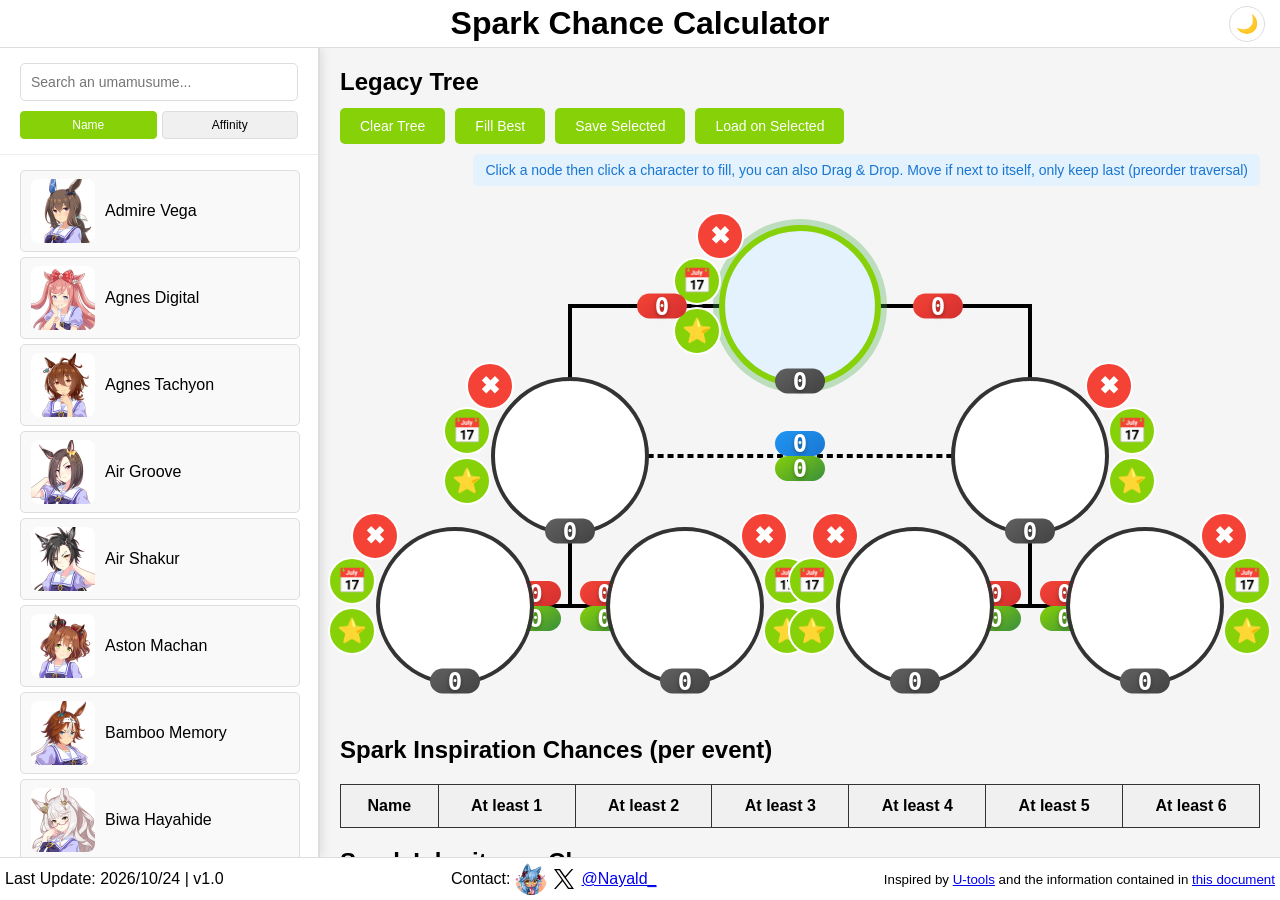
==== commit 7466f625: "Update kitasan new year" ====
--- a/uma/scc/index.html
+++ b/uma/scc/index.html
@@ -1 +1 @@
-<!doctypehtml><html lang=en><meta charset=UTF-8><meta content="width=device-width,initial-scale=1"name=viewport><title>Spark Chance Calculator</title><link href=index.min.css rel=stylesheet><script>("dark"===localStorage.getItem("scc_theme")||!localStorage.getItem("scc_theme")&&window.matchMedia("(prefers-color-scheme: dark)").matches)&&document.documentElement.classList.add("dark-mode")</script><header id=app-header><h1>Spark Chance Calculator</h1><button class=theme-toggle-button id=theme-toggle title="Toggle dark mode">🌙</button></header><main id=app-main><div class=sidebar><div class=sidebar-header><input id=search-box class=search-box placeholder="Search an umamusume..."><div class=sort-buttons><button class="sort-button active">Name</button> <button class=sort-button>Affinity</button></div></div><div class=sidebar-content><div class=uma-list id=uma-list></div></div></div><div class=main-content><div class=container><h2 style=margin-bottom:.5em>Legacy Tree</h2><div class=controls><button class=action-button id=clear-tree>Clear Tree</button> <button class=action-button id=fill-best>Fill Best</button> <button class=action-button id=save>Save Selected</button> <button class=action-button id=load>Load on Selected</button><div class=mode-info>Click a node then click a character to fill, you can also Drag & Drop. Move if next to itself, only keep last (preorder traversal)</div></div><div class=tree-container id=tree-container><div class="tree-line horizontal"style=left:25%;top:20%;width:50%></div><div class="tree-line horizontal dashed"style=left:25%;top:50%;width:50%></div><div class="tree-line vertical"style=left:25%;top:20%;height:30%></div><div class="tree-line vertical"style=left:25%;top:50%;height:30%></div><div class="tree-line horizontal"style=left:12%;top:80%;width:25%></div><div class="tree-line vertical"style=left:75%;top:20%;height:30%></div><div class="tree-line vertical"style=left:75%;top:50%;height:30%></div><div class="tree-line horizontal"style=left:62.5%;top:80%;width:25%></div><div class=tree-node-wrapper style=left:50%;top:20%><div class=clear-selector style=left:-5px;top:5px>✖</div><div class=race-selector style=left:-28px;top:50px>📅</div><div class=spark-selector style=left:-28px;top:100px>⭐</div><div class=tree-node id=trainee><img class=node-image> <span class=node-label></span></div><div class="digit-badge center internal"style=left:50%;bottom:0>0</div></div><div class="digit-badge center lineage"style=left:35%;top:20%>0</div><div class=tree-node-wrapper style=left:25%;top:50%><div class=clear-selector style=left:-5px;top:5px>✖</div><div class=race-selector style=left:-28px;top:50px>📅</div><div class=spark-selector style=left:-28px;top:100px>⭐</div><div class=tree-node id=legacy1><img class=node-image> <span class=node-label></span></div><div class="digit-badge center internal"style=left:50%;bottom:0>0</div></div><div class="digit-badge lineage above"style=left:21.25%;top:80%>0</div><div class="digit-badge below race"style=left:21.25%;top:80%>0</div><div class=tree-node-wrapper style=left:12.5%;top:80%><div class=clear-selector style=left:-5px;top:5px>✖</div><div class=race-selector style=left:-28px;top:50px>📅</div><div class=spark-selector style=left:-28px;top:100px>⭐</div><div class=tree-node id=legacy11><img class=node-image> <span class=node-label></span></div><div class="digit-badge center internal"style=left:50%;bottom:0>0</div></div><div class="digit-badge lineage above"style=left:28.75%;top:80%>0</div><div class="digit-badge below race"style=left:28.75%;top:80%>0</div><div class=tree-node-wrapper style=left:37.5%;top:80%><div class=clear-selector style=right:-52px;top:5px>✖</div><div class=race-selector style=right:-75px;top:50px>📅</div><div class=spark-selector style=right:-75px;top:100px>⭐</div><div class=tree-node id=legacy12><img class=node-image> <span class=node-label></span></div><div class="digit-badge center internal"style=left:50%;bottom:0>0</div></div><div class="digit-badge center lineage"style=left:65%;top:20%>0</div><div class="digit-badge above compatibility"style=left:50%;top:50%>0</div><div class="digit-badge below race"style=left:50%;top:50%>0</div><div class=tree-node-wrapper style=left:75%;top:50%><div class=clear-selector style=right:-52px;top:5px>✖</div><div class=race-selector style=right:-75px;top:50px>📅</div><div class=spark-selector style=right:-75px;top:100px>⭐</div><div class=tree-node id=legacy2><img class=node-image> <span class=node-label></span></div><div class="digit-badge center internal"style=left:50%;bottom:0>0</div></div><div class="digit-badge lineage above"style=left:71.25%;top:80%>0</div><div class="digit-badge below race"style=left:71.25%;top:80%>0</div><div class=tree-node-wrapper style=left:62.5%;top:80%><div class=clear-selector style=left:-5px;top:5px>✖</div><div class=race-selector style=left:-28px;top:50px>📅</div><div class=spark-selector style=left:-28px;top:100px>⭐</div><div class=tree-node id=legacy21><img class=node-image> <span class=node-label></span></div><div class="digit-badge center internal"style=left:50%;bottom:0>0</div></div><div class="digit-badge lineage above"style=left:78.75%;top:80%>0</div><div class="digit-badge below race"style=left:78.75%;top:80%>0</div><div class=tree-node-wrapper style=left:87.5%;top:80%><div class=clear-selector style=right:-52px;top:5px>✖</div><div class=race-selector style=right:-75px;top:50px>📅</div><div class=spark-selector style=right:-75px;top:100px>⭐</div><div class=tree-node id=legacy22><img class=node-image> <span class=node-label></span></div><div class="digit-badge center internal"style=left:50%;bottom:0>0</div></div></div><h2 style=margin-bottom:.5em>Spark Inspiration Chances (per event)</h2><table id=inspiration-table><thead><tr><th>Name<th>At least 1<th>At least 2<th>At least 3<th>At least 4<th>At least 5<th>At least 6<tbody></table><h2 style=margin-bottom:.5em>Spark Inheritance Chances</h2><span>Need to be 1st on G1 race or the corresponding skill must be learnt. If not listed, the base chances are 20, 25 and 40%</span><table id=inheritance-table><thead><tr><th>Name<th>Inheritance<th>Inheritance if ◎<th>Inheritance if Gold<tbody></table></div></div></main><div class=modal-overlay id=load-modal><div class=modal-content><div class=modal-header><h2>Stored Umas</h2><button class=modal-close id=close-load-modal>✖</button></div><label class=file-bar for=umaextractor_json id=umaextractor_label>📂 Click to import umaextractor JSON</label> <input id=umaextractor_json accept=application/json,.json hidden type=file><div class=sort-buttons><button class="sort-button active">Date</button> <button class=sort-button>Name</button> <button class=sort-button>Affinity</button></div><div id=filters></div><button class=action-button id=add_filter>Add filter</button> <button class=action-button id=apply_filter>Apply filter</button><p id=display_counter><div id=stored-umas></div></div></div><div class=modal-overlay id=race-modal><div class=modal-content><div class=modal-header><h2>Won Races</h2><button class=modal-close id=close-race-modal>✖</button></div><div class=modal-grid id=race-grid></div></div></div><div class=modal-overlay id=spark-modal><div class=modal-content><div class=modal-header><h2>Sparks</h2><button class=modal-close id=close-spark-modal>✖</button></div><div class=search-container><input id=searchInput class=search-input placeholder="🔍 Search to add white sparks. You can hit Enter to select first or move with Up and Down"autocomplete=off><div class=suggestions id=suggestions></div></div><div id=spark-grid><div class=spark style="border:5px solid #37b7f4"id=stat-spark><select><option value=0>Speed<option value=1>Stamina<option value=2>Power<option value=3>Guts<option value=4>Wit</select><div class=stars><button class="star filled">★</button><button class=star>★</button><button class=star>★</button></div></div><div class=spark style="border:5px solid #ff7cb5"id=aptitude-spark><select><option value=0>Turf<option value=1>Dirt<option value=2>Sprint<option value=3>Mile<option value=4>Medium<option value=5>Long<option value=6>Front Runner<option value=7>Pace Chaser<option value=8>Late surger<option value=9>End Closer</select><div class=stars><button class="star filled">★</button><button class=star>★</button><button class=star>★</button></div></div><div class=spark style="border:5px solid #94d331"id=skill-spark><select><option value=-1>None</select><div class=stars><button class="star filled">★</button><button class=star>★</button><button class=star>★</button></div></div></div></div></div><footer id=app-footer><span class=update>Last Update: 2026/10/10 | v1.0</span> <span class=contact><span>Contact:</span> <img src=Nayald.png style=width:32px;aspect-ratio:1;border-radius:50%> <a href=https://x.com/Nayald_ rel="noopener noreferrer"target=_blank><svg height=24 viewBox="0 0 24 24"width=24><path d="M13.903 10.469 21.348 2h-1.764l-6.465 7.353L7.955 2H2l7.808 11.12L2 22h1.764l6.827-7.765L16.046 22H22l-8.097-11.531Zm-2.417 2.748-.791-1.107L4.4 3.3h2.71l5.08 7.11.791 1.107 6.604 9.242h-2.71l-5.389-7.542Z"></path></svg> <span>@Nayald_</span> </a></span><small class=credits>Inspired by <a href=https://ウマ娘.攻略.tools/ rel="noopener noreferrer"target=_blank>U-tools</a> and the information contained in <a href="https://docs.google.com/document/d/1Q3IJKbtkplmuY-PAJMNjYiLtasv0eU0aIBEqp8_C3tg/edit?tab=t.0"rel="noopener noreferrer"target=_blank>this document</a></small></footer><script src=index.min.js></script>+<!doctypehtml><html lang=en><meta charset=UTF-8><meta content="width=device-width,initial-scale=1"name=viewport><title>Spark Chance Calculator</title><link href=index.min.css rel=stylesheet><script>("dark"===localStorage.getItem("scc_theme")||!localStorage.getItem("scc_theme")&&window.matchMedia("(prefers-color-scheme: dark)").matches)&&document.documentElement.classList.add("dark-mode")</script><header id=app-header><h1>Spark Chance Calculator</h1><button class=theme-toggle-button id=theme-toggle title="Toggle dark mode">🌙</button></header><main id=app-main><div class=sidebar><div class=sidebar-header><input id=search-box class=search-box placeholder="Search an umamusume..."><div class=sort-buttons><button class="sort-button active">Name</button> <button class=sort-button>Affinity</button></div></div><div class=sidebar-content><div class=uma-list id=uma-list></div></div></div><div class=main-content><div class=container><h2 style=margin-bottom:.5em>Legacy Tree</h2><div class=controls><button class=action-button id=clear-tree>Clear Tree</button> <button class=action-button id=fill-best>Fill Best</button> <button class=action-button id=save>Save Selected</button> <button class=action-button id=load>Load on Selected</button><div class=mode-info>Click a node then click a character to fill, you can also Drag & Drop. Move if next to itself, only keep last (preorder traversal)</div></div><div class=tree-container id=tree-container><div class="tree-line horizontal"style=left:25%;top:20%;width:50%></div><div class="tree-line horizontal dashed"style=left:25%;top:50%;width:50%></div><div class="tree-line vertical"style=left:25%;top:20%;height:30%></div><div class="tree-line vertical"style=left:25%;top:50%;height:30%></div><div class="tree-line horizontal"style=left:12%;top:80%;width:25%></div><div class="tree-line vertical"style=left:75%;top:20%;height:30%></div><div class="tree-line vertical"style=left:75%;top:50%;height:30%></div><div class="tree-line horizontal"style=left:62.5%;top:80%;width:25%></div><div class=tree-node-wrapper style=left:50%;top:20%><div class=clear-selector style=left:-5px;top:5px>✖</div><div class=race-selector style=left:-28px;top:50px>📅</div><div class=spark-selector style=left:-28px;top:100px>⭐</div><div class=tree-node id=trainee><img class=node-image> <span class=node-label></span></div><div class="digit-badge center internal"style=left:50%;bottom:0>0</div></div><div class="digit-badge center lineage"style=left:35%;top:20%>0</div><div class=tree-node-wrapper style=left:25%;top:50%><div class=clear-selector style=left:-5px;top:5px>✖</div><div class=race-selector style=left:-28px;top:50px>📅</div><div class=spark-selector style=left:-28px;top:100px>⭐</div><div class=tree-node id=legacy1><img class=node-image> <span class=node-label></span></div><div class="digit-badge center internal"style=left:50%;bottom:0>0</div></div><div class="digit-badge lineage above"style=left:21.25%;top:80%>0</div><div class="digit-badge below race"style=left:21.25%;top:80%>0</div><div class=tree-node-wrapper style=left:12.5%;top:80%><div class=clear-selector style=left:-5px;top:5px>✖</div><div class=race-selector style=left:-28px;top:50px>📅</div><div class=spark-selector style=left:-28px;top:100px>⭐</div><div class=tree-node id=legacy11><img class=node-image> <span class=node-label></span></div><div class="digit-badge center internal"style=left:50%;bottom:0>0</div></div><div class="digit-badge lineage above"style=left:28.75%;top:80%>0</div><div class="digit-badge below race"style=left:28.75%;top:80%>0</div><div class=tree-node-wrapper style=left:37.5%;top:80%><div class=clear-selector style=right:-52px;top:5px>✖</div><div class=race-selector style=right:-75px;top:50px>📅</div><div class=spark-selector style=right:-75px;top:100px>⭐</div><div class=tree-node id=legacy12><img class=node-image> <span class=node-label></span></div><div class="digit-badge center internal"style=left:50%;bottom:0>0</div></div><div class="digit-badge center lineage"style=left:65%;top:20%>0</div><div class="digit-badge above compatibility"style=left:50%;top:50%>0</div><div class="digit-badge below race"style=left:50%;top:50%>0</div><div class=tree-node-wrapper style=left:75%;top:50%><div class=clear-selector style=right:-52px;top:5px>✖</div><div class=race-selector style=right:-75px;top:50px>📅</div><div class=spark-selector style=right:-75px;top:100px>⭐</div><div class=tree-node id=legacy2><img class=node-image> <span class=node-label></span></div><div class="digit-badge center internal"style=left:50%;bottom:0>0</div></div><div class="digit-badge lineage above"style=left:71.25%;top:80%>0</div><div class="digit-badge below race"style=left:71.25%;top:80%>0</div><div class=tree-node-wrapper style=left:62.5%;top:80%><div class=clear-selector style=left:-5px;top:5px>✖</div><div class=race-selector style=left:-28px;top:50px>📅</div><div class=spark-selector style=left:-28px;top:100px>⭐</div><div class=tree-node id=legacy21><img class=node-image> <span class=node-label></span></div><div class="digit-badge center internal"style=left:50%;bottom:0>0</div></div><div class="digit-badge lineage above"style=left:78.75%;top:80%>0</div><div class="digit-badge below race"style=left:78.75%;top:80%>0</div><div class=tree-node-wrapper style=left:87.5%;top:80%><div class=clear-selector style=right:-52px;top:5px>✖</div><div class=race-selector style=right:-75px;top:50px>📅</div><div class=spark-selector style=right:-75px;top:100px>⭐</div><div class=tree-node id=legacy22><img class=node-image> <span class=node-label></span></div><div class="digit-badge center internal"style=left:50%;bottom:0>0</div></div></div><h2 style=margin-bottom:.5em>Spark Inspiration Chances (per event)</h2><table id=inspiration-table><thead><tr><th>Name<th>At least 1<th>At least 2<th>At least 3<th>At least 4<th>At least 5<th>At least 6<tbody></table><h2 style=margin-bottom:.5em>Spark Inheritance Chances</h2><span>Need to be 1st on G1 race or the corresponding skill must be learnt. If not listed, the base chances are 20, 25 and 40%</span><table id=inheritance-table><thead><tr><th>Name<th>Inheritance<th>Inheritance if ◎<th>Inheritance if Gold<tbody></table></div></div></main><div class=modal-overlay id=load-modal><div class=modal-content><div class=modal-header><h2>Stored Umas</h2><button class=modal-close id=close-load-modal>✖</button></div><label class=file-bar for=umaextractor_json id=umaextractor_label>📂 Click to import umaextractor JSON</label> <input id=umaextractor_json accept=application/json,.json hidden type=file><div class=sort-buttons><button class="sort-button active">Date</button> <button class=sort-button>Name</button> <button class=sort-button>Affinity</button></div><div id=filters></div><button class=action-button id=add_filter>Add filter</button> <button class=action-button id=apply_filter>Apply filter</button><p id=display_counter><div id=stored-umas></div></div></div><div class=modal-overlay id=race-modal><div class=modal-content><div class=modal-header><h2>Won Races</h2><button class=modal-close id=close-race-modal>✖</button></div><div class=modal-grid id=race-grid></div></div></div><div class=modal-overlay id=spark-modal><div class=modal-content><div class=modal-header><h2>Sparks</h2><button class=modal-close id=close-spark-modal>✖</button></div><div class=search-container><input id=searchInput class=search-input placeholder="🔍 Search to add white sparks. You can hit Enter to select first or move with Up and Down"autocomplete=off><div class=suggestions id=suggestions></div></div><div id=spark-grid><div class=spark style="border:5px solid #37b7f4"id=stat-spark><select><option value=0>Speed<option value=1>Stamina<option value=2>Power<option value=3>Guts<option value=4>Wit</select><div class=stars><button class="star filled">★</button><button class=star>★</button><button class=star>★</button></div></div><div class=spark style="border:5px solid #ff7cb5"id=aptitude-spark><select><option value=0>Turf<option value=1>Dirt<option value=2>Sprint<option value=3>Mile<option value=4>Medium<option value=5>Long<option value=6>Front Runner<option value=7>Pace Chaser<option value=8>Late surger<option value=9>End Closer</select><div class=stars><button class="star filled">★</button><button class=star>★</button><button class=star>★</button></div></div><div class=spark style="border:5px solid #94d331"id=skill-spark><select><option value=-1>None</select><div class=stars><button class="star filled">★</button><button class=star>★</button><button class=star>★</button></div></div></div></div></div><footer id=app-footer><span class=update>Last Update: 2026/10/24 | v1.0</span> <span class=contact><span>Contact:</span> <img src=Nayald.png style=width:32px;aspect-ratio:1;border-radius:50%> <a href=https://x.com/Nayald_ rel="noopener noreferrer"target=_blank><svg height=24 viewBox="0 0 24 24"width=24><path d="M13.903 10.469 21.348 2h-1.764l-6.465 7.353L7.955 2H2l7.808 11.12L2 22h1.764l6.827-7.765L16.046 22H22l-8.097-11.531Zm-2.417 2.748-.791-1.107L4.4 3.3h2.71l5.08 7.11.791 1.107 6.604 9.242h-2.71l-5.389-7.542Z"></path></svg> <span>@Nayald_</span> </a></span><small class=credits>Inspired by <a href=https://ウマ娘.攻略.tools/ rel="noopener noreferrer"target=_blank>U-tools</a> and the information contained in <a href="https://docs.google.com/document/d/1Q3IJKbtkplmuY-PAJMNjYiLtasv0eU0aIBEqp8_C3tg/edit?tab=t.0"rel="noopener noreferrer"target=_blank>this document</a></small></footer><script src=index.min.js></script>
